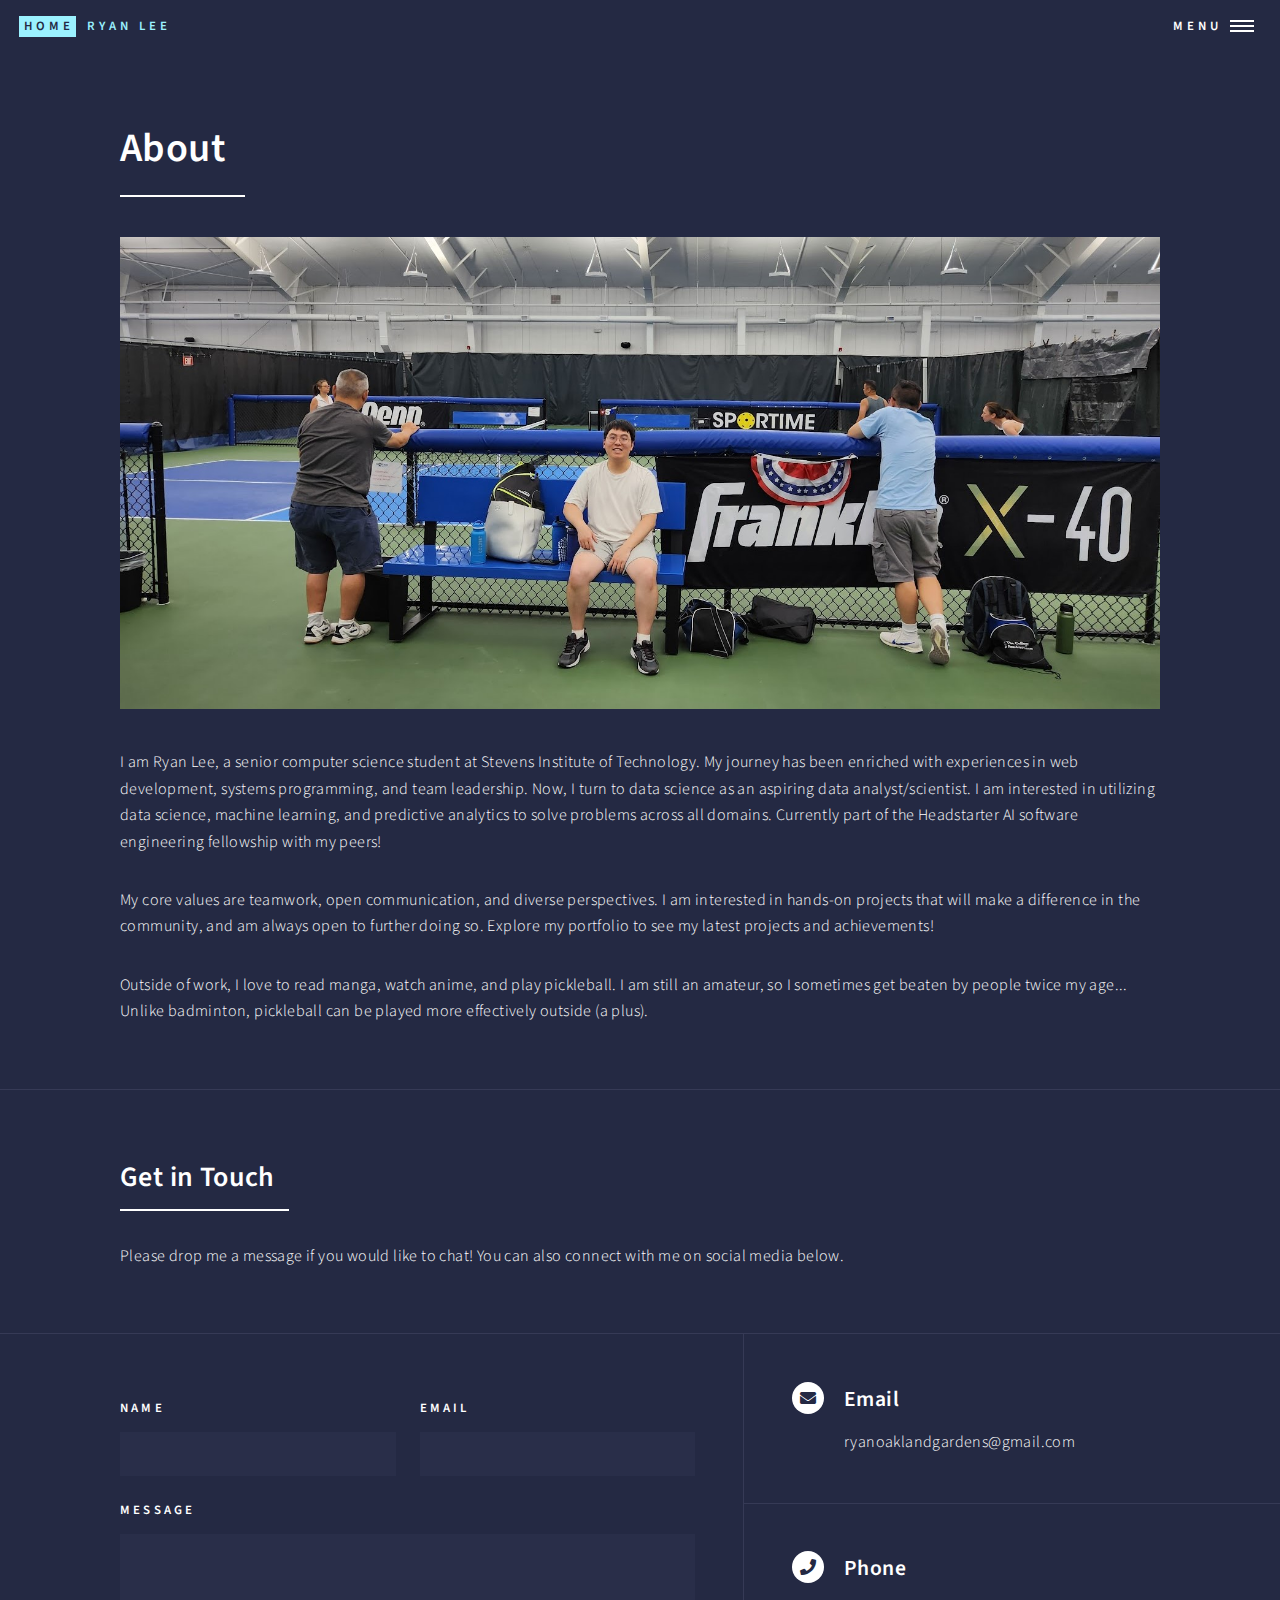
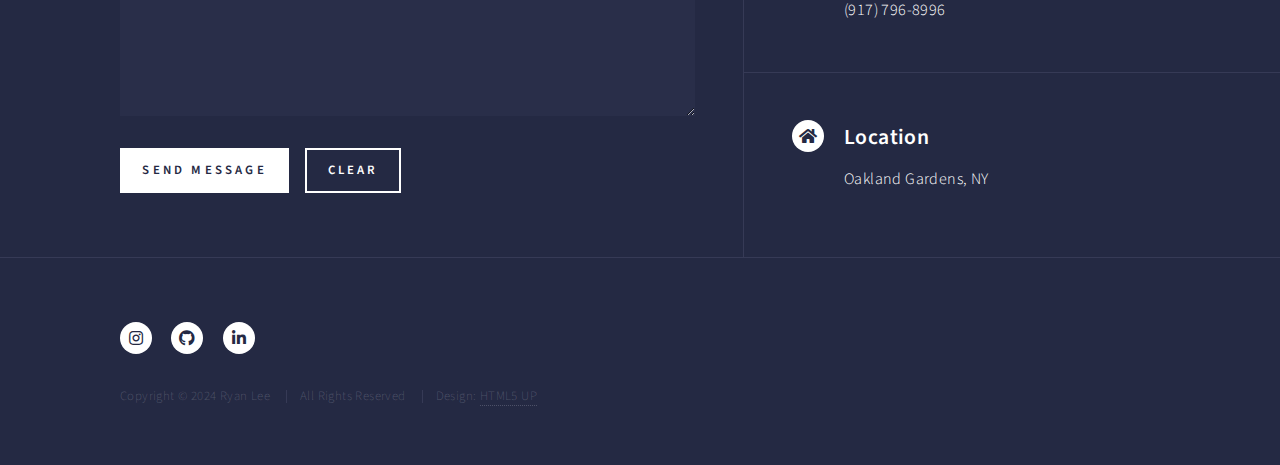
==== about.html @ 6f9d8a49 "Adding project files" ====
<!DOCTYPE html>
<!--
	Forty by HTML5 UP
	html5up.net | @ajlkn
	Free for personal and commercial use under the CCA 3.0 license (html5up.net/license)
-->
<html lang="en">

<head>
  <title>About - Ryan Lee Portfolio Website</title>
  <meta charset="utf-8">
  <meta name="viewport" content="width=device-width, initial-scale=1, user-scalable=no">
  <link rel="stylesheet" href="assets/css/main.css">
  <noscript>
    <link rel="stylesheet" href="assets/css/noscript.css">
  </noscript>
</head>

<body class="is-preload">
  <!-- Wrapper -->
  <div id="wrapper">
    <!-- Header -->
    <header id="header" class="alt">
      <a href="/" class="logo"><strong>Home</strong> <span>Ryan Lee</span></a>
      <nav>
        <a href="#menu">Menu</a>
      </nav>
    </header>

    <!-- Menu -->
    <nav id="menu">
      <ul class="links">
        <li><a href="/">Home</a></li>
        <li><a href="about.html">About</a></li>
        <li><a href="portfolio.html">Portfolio</a></li>
        <li><a href="product.html">Product</a></li>
      </ul>
      <!-- <ul class="actions stacked">
								<li><a href="#" class="button primary fit">Get Started</a></li>
								<li><a href="#" class="button fit">Log In</a></li>
							</ul> -->
    </nav>

    <!-- Main -->
    <div id="main" class="alt">
      <!-- One -->
      <section id="one">
        <div class="inner">
          <header class="major">
            <h1>About</h1>
          </header>
          <span class="image main"><img src="images/pic11.jpg" alt="Ryan at a pickleball court with people"></span>
          <p>
            I am Ryan Lee, a senior computer science student at Stevens
            Institute of Technology. My journey has been enriched with
            experiences in web development, systems programming, and team
            leadership. Now, I turn to data science as an aspiring data
            analyst/scientist. I am interested in utilizing data science,
            machine learning, and predictive analytics to solve problems
            across all domains. Currently part of the Headstarter AI software
            engineering fellowship with my peers!
          </p>
          <p>
            My core values are teamwork, open communication, and diverse
            perspectives. I am interested in hands-on projects that will make
            a difference in the community, and am always open to further doing
            so. Explore my portfolio to see my latest projects and
            achievements!
          </p>
          <p>
            Outside of work, I love to read manga, watch anime, and play
            pickleball. I am still an amateur, so I sometimes get beaten by
            people twice my age... Unlike badminton, pickleball can be played
            more effectively outside (a plus).
          </p>
        </div>
      </section>

      <!-- Two -->
      <section id="two">
        <div class="inner">
          <header class="major">
            <h2>Get in Touch</h2>
          </header>
          <p>
            Please drop me a message if you would like to chat! You can also
            connect with me on social media below.
          </p>
        </div>
      </section>
    </div>

    <!-- Contact -->
    <section id="contact">
      <div class="inner">
        <section>
          <form action="https://formsubmit.co/b7f000260506e96ac8b4eff407ce720f" method="POST">
            <div class="fields">
              <div class="field half">
                <label for="name">Name</label>
                <input type="text" name="name" id="name" required>
              </div>
              <div class="field half">
                <label for="email">Email</label>
                <input type="text" name="email" id="email" required>
              </div>
              <div class="field">
                <label for="message">Message</label>
                <textarea name="message" id="message" rows="6" required></textarea>
              </div>
            </div>
            <ul class="actions">
              <li>
                <input type="submit" value="Send Message" class="primary">
              </li>
              <li><input type="reset" value="Clear"></li>
            </ul>
          </form>
        </section>
        <section class="split">
          <section>
            <div class="contact-method">
              <span class="icon solid alt fa-envelope"></span>
              <h3>Email</h3>
              <span>ryanoaklandgardens@gmail.com</span>
            </div>
          </section>
          <section>
            <div class="contact-method">
              <span class="icon solid alt fa-phone"></span>
              <h3>Phone</h3>
              <span>(917) 796-8996</span>
            </div>
          </section>
          <section>
            <div class="contact-method">
              <span class="icon solid alt fa-home"></span>
              <h3>Location</h3>
              <span>Oakland Gardens, NY<br> </span>
            </div>
          </section>
        </section>
      </div>
    </section>

    <!-- Footer -->
    <footer id="footer">
      <div class="inner">
        <ul class="icons">
          <!-- <li><a href="#" class="icon brands alt fa-twitter"><span class="label">Twitter</span></a></li>
								<li><a href="#" class="icon brands alt fa-facebook-f"><span class="label">Facebook</span></a></li> -->
          <li>
            <a href="https://www.instagram.com/orcionsky" class="icon brands alt fa-instagram"><span
                class="label">Instagram</span></a>
          </li>
          <li>
            <a href="https://github.com/Ryantron" class="icon brands alt fa-github"><span
                class="label">GitHub</span></a>
          </li>
          <li>
            <a href="https://www.linkedin.com/in/ryanleecs/" class="icon brands alt fa-linkedin-in"><span
                class="label">LinkedIn</span></a>
          </li>
        </ul>
        <ul class="copyright">
          <li>Copyright &copy; 2024 Ryan Lee</li>
          <li>All Rights Reserved</li>
          <li>Design: <a href="https://html5up.net">HTML5 UP</a></li>
        </ul>
      </div>
    </footer>
  </div>

  <!-- Scripts -->
  <script src="assets/js/jquery.min.js"></script>
  <script src="assets/js/jquery.scrolly.min.js"></script>
  <script src="assets/js/jquery.scrollex.min.js"></script>
  <script src="assets/js/browser.min.js"></script>
  <script src="assets/js/breakpoints.min.js"></script>
  <script src="assets/js/util.js"></script>
  <script src="assets/js/main.js"></script>
</body>

</html>
---- assets/css/main.css ----
@import url(fontawesome-all.min.css);
@import url("https://fonts.googleapis.com/css?family=Source+Sans+Pro:300,300italic,600,600italic");

/*
	Forty by HTML5 UP
	html5up.net | @ajlkn
	Free for personal and commercial use under the CCA 3.0 license (html5up.net/license)
*/

html, body, div, span, applet, object,
iframe, h1, h2, h3, h4, h5, h6, p, blockquote,
pre, a, abbr, acronym, address, big, cite,
code, del, dfn, em, img, ins, kbd, q, s, samp,
small, strike, strong, sub, sup, tt, var, b,
u, i, center, dl, dt, dd, ol, ul, li, fieldset,
form, label, legend, table, caption, tbody,
tfoot, thead, tr, th, td, article, aside,
canvas, details, embed, figure, figcaption,
footer, header, hgroup, menu, nav, output, ruby,
section, summary, time, mark, audio, video {
	margin: 0;
	padding: 0;
	border: 0;
	font-size: 100%;
	font: inherit;
	vertical-align: baseline;}

article, aside, details, figcaption, figure,
footer, header, hgroup, menu, nav, section {
	display: block;}

body {
	line-height: 1;
}

ol, ul {
	list-style: none;
}

blockquote, q {
	quotes: none;
}

	blockquote:before, blockquote:after, q:before, q:after {
		content: '';
		content: none;
	}

table {
	border-collapse: collapse;
	border-spacing: 0;
}

body {
	-webkit-text-size-adjust: none;
}

mark {
	background-color: transparent;
	color: inherit;
}

input::-moz-focus-inner {
	border: 0;
	padding: 0;
}

input, select, textarea {
	-moz-appearance: none;
	-webkit-appearance: none;
	-ms-appearance: none;
	appearance: none;
}

/* Basic */

	@-ms-viewport {
		width: device-width;
	}

	body {
		-ms-overflow-style: scrollbar;
	}

	@media screen and (max-width: 480px) {

		html, body {
			min-width: 320px;
		}

	}

	html {
		box-sizing: border-box;
	}

	*, *:before, *:after {
		box-sizing: inherit;
	}

	body {
		background: #242943;
	}

		body.is-preload *, body.is-preload *:before, body.is-preload *:after {
			-moz-animation: none !important;
			-webkit-animation: none !important;
			-ms-animation: none !important;
			animation: none !important;
			-moz-transition: none !important;
			-webkit-transition: none !important;
			-ms-transition: none !important;
			transition: none !important;
		}

/* Type */

	body, input, select, textarea {
		color: #ffffff;
		font-family: "Source Sans Pro", Helvetica, sans-serif;
		font-size: 17pt;
		font-weight: 300;
		letter-spacing: 0.025em;
		line-height: 1.65;
	}

		@media screen and (max-width: 1680px) {

			body, input, select, textarea {
				font-size: 14pt;
			}

		}

		@media screen and (max-width: 1280px) {

			body, input, select, textarea {
				font-size: 12pt;
			}

		}

		@media screen and (max-width: 360px) {

			body, input, select, textarea {
				font-size: 11pt;
			}

		}

	a {
		-moz-transition: color 0.2s ease-in-out, border-bottom-color 0.2s ease-in-out;
		-webkit-transition: color 0.2s ease-in-out, border-bottom-color 0.2s ease-in-out;
		-ms-transition: color 0.2s ease-in-out, border-bottom-color 0.2s ease-in-out;
		transition: color 0.2s ease-in-out, border-bottom-color 0.2s ease-in-out;
		border-bottom: dotted 1px;
		color: inherit;
		text-decoration: none;
	}

		a:hover {
			border-bottom-color: transparent;
			color: #9bf1ff !important;
		}

		a:active {
			color: #53e3fb !important;
		}

	strong, b {
		color: #ffffff;
		font-weight: 600;
	}

	em, i {
		font-style: italic;
	}

	p {
		margin: 0 0 2em 0;
	}

	h1, h2, h3, h4, h5, h6 {
		color: #ffffff;
		font-weight: 600;
		line-height: 1.65;
		margin: 0 0 1em 0;
	}

		h1 a, h2 a, h3 a, h4 a, h5 a, h6 a {
			color: inherit;
			border-bottom: 0;
		}

	h1 {
		font-size: 2.5em;
	}

	h2 {
		font-size: 1.75em;
	}

	h3 {
		font-size: 1.35em;
	}

	h4 {
		font-size: 1.1em;
	}

	h5 {
		font-size: 0.9em;
	}

	h6 {
		font-size: 0.7em;
	}

	@media screen and (max-width: 736px) {

		h1 {
			font-size: 2em;
		}

		h2 {
			font-size: 1.5em;
		}

		h3 {
			font-size: 1.25em;
		}

	}

	sub {
		font-size: 0.8em;
		position: relative;
		top: 0.5em;
	}

	sup {
		font-size: 0.8em;
		position: relative;
		top: -0.5em;
	}

	blockquote {
		border-left: solid 4px rgba(212, 212, 255, 0.1);
		font-style: italic;
		margin: 0 0 2em 0;
		padding: 0.5em 0 0.5em 2em;
	}

	code {
		background: rgba(212, 212, 255, 0.035);
		font-family: "Courier New", monospace;
		font-size: 0.9em;
		margin: 0 0.25em;
		padding: 0.25em 0.65em;
	}

	pre {
		-webkit-overflow-scrolling: touch;
		font-family: "Courier New", monospace;
		font-size: 0.9em;
		margin: 0 0 2em 0;
	}

		pre code {
			display: block;
			line-height: 1.75;
			padding: 1em 1.5em;
			overflow-x: auto;
		}

	hr {
		border: 0;
		border-bottom: solid 1px rgba(212, 212, 255, 0.1);
		margin: 2em 0;
	}

		hr.major {
			margin: 3em 0;
		}

	.align-left {
		text-align: left;
	}

	.align-center {
		text-align: center;
	}

	.align-right {
		text-align: right;
	}

/* Row */

	.row {
		display: flex;
		flex-wrap: wrap;
		box-sizing: border-box;
		align-items: stretch;
	}

		.row > * {
			box-sizing: border-box;
		}

		.row.gtr-uniform > * > :last-child {
			margin-bottom: 0;
		}

		.row.aln-left {
			justify-content: flex-start;
		}

		.row.aln-center {
			justify-content: center;
		}

		.row.aln-right {
			justify-content: flex-end;
		}

		.row.aln-top {
			align-items: flex-start;
		}

		.row.aln-middle {
			align-items: center;
		}

		.row.aln-bottom {
			align-items: flex-end;
		}

		.row > .imp {
			order: -1;
		}

		.row > .col-1 {
			width: 8.33333%;
		}

		.row > .off-1 {
			margin-left: 8.33333%;
		}

		.row > .col-2 {
			width: 16.66667%;
		}

		.row > .off-2 {
			margin-left: 16.66667%;
		}

		.row > .col-3 {
			width: 25%;
		}

		.row > .off-3 {
			margin-left: 25%;
		}

		.row > .col-4 {
			width: 33.33333%;
		}

		.row > .off-4 {
			margin-left: 33.33333%;
		}

		.row > .col-5 {
			width: 41.66667%;
		}

		.row > .off-5 {
			margin-left: 41.66667%;
		}

		.row > .col-6 {
			width: 50%;
		}

		.row > .off-6 {
			margin-left: 50%;
		}

		.row > .col-7 {
			width: 58.33333%;
		}

		.row > .off-7 {
			margin-left: 58.33333%;
		}

		.row > .col-8 {
			width: 66.66667%;
		}

		.row > .off-8 {
			margin-left: 66.66667%;
		}

		.row > .col-9 {
			width: 75%;
		}

		.row > .off-9 {
			margin-left: 75%;
		}

		.row > .col-10 {
			width: 83.33333%;
		}

		.row > .off-10 {
			margin-left: 83.33333%;
		}

		.row > .col-11 {
			width: 91.66667%;
		}

		.row > .off-11 {
			margin-left: 91.66667%;
		}

		.row > .col-12 {
			width: 100%;
		}

		.row > .off-12 {
			margin-left: 100%;
		}

		.row.gtr-0 {
			margin-top: 0;
			margin-left: 0em;
		}

			.row.gtr-0 > * {
				padding: 0 0 0 0em;
			}

			.row.gtr-0.gtr-uniform {
				margin-top: 0em;
			}

				.row.gtr-0.gtr-uniform > * {
					padding-top: 0em;
				}

		.row.gtr-25 {
			margin-top: 0;
			margin-left: -0.5em;
		}

			.row.gtr-25 > * {
				padding: 0 0 0 0.5em;
			}

			.row.gtr-25.gtr-uniform {
				margin-top: -0.5em;
			}

				.row.gtr-25.gtr-uniform > * {
					padding-top: 0.5em;
				}

		.row.gtr-50 {
			margin-top: 0;
			margin-left: -1em;
		}

			.row.gtr-50 > * {
				padding: 0 0 0 1em;
			}

			.row.gtr-50.gtr-uniform {
				margin-top: -1em;
			}

				.row.gtr-50.gtr-uniform > * {
					padding-top: 1em;
				}

		.row {
			margin-top: 0;
			margin-left: -2em;
		}

			.row > * {
				padding: 0 0 0 2em;
			}

			.row.gtr-uniform {
				margin-top: -2em;
			}

				.row.gtr-uniform > * {
					padding-top: 2em;
				}

		.row.gtr-150 {
			margin-top: 0;
			margin-left: -3em;
		}

			.row.gtr-150 > * {
				padding: 0 0 0 3em;
			}

			.row.gtr-150.gtr-uniform {
				margin-top: -3em;
			}

				.row.gtr-150.gtr-uniform > * {
					padding-top: 3em;
				}

		.row.gtr-200 {
			margin-top: 0;
			margin-left: -4em;
		}

			.row.gtr-200 > * {
				padding: 0 0 0 4em;
			}

			.row.gtr-200.gtr-uniform {
				margin-top: -4em;
			}

				.row.gtr-200.gtr-uniform > * {
					padding-top: 4em;
				}

		@media screen and (max-width: 1680px) {

			.row {
				display: flex;
				flex-wrap: wrap;
				box-sizing: border-box;
				align-items: stretch;
			}

				.row > * {
					box-sizing: border-box;
				}

				.row.gtr-uniform > * > :last-child {
					margin-bottom: 0;
				}

				.row.aln-left {
					justify-content: flex-start;
				}

				.row.aln-center {
					justify-content: center;
				}

				.row.aln-right {
					justify-content: flex-end;
				}

				.row.aln-top {
					align-items: flex-start;
				}

				.row.aln-middle {
					align-items: center;
				}

				.row.aln-bottom {
					align-items: flex-end;
				}

				.row > .imp-xlarge {
					order: -1;
				}

				.row > .col-1-xlarge {
					width: 8.33333%;
				}

				.row > .off-1-xlarge {
					margin-left: 8.33333%;
				}

				.row > .col-2-xlarge {
					width: 16.66667%;
				}

				.row > .off-2-xlarge {
					margin-left: 16.66667%;
				}

				.row > .col-3-xlarge {
					width: 25%;
				}

				.row > .off-3-xlarge {
					margin-left: 25%;
				}

				.row > .col-4-xlarge {
					width: 33.33333%;
				}

				.row > .off-4-xlarge {
					margin-left: 33.33333%;
				}

				.row > .col-5-xlarge {
					width: 41.66667%;
				}

				.row > .off-5-xlarge {
					margin-left: 41.66667%;
				}

				.row > .col-6-xlarge {
					width: 50%;
				}

				.row > .off-6-xlarge {
					margin-left: 50%;
				}

				.row > .col-7-xlarge {
					width: 58.33333%;
				}

				.row > .off-7-xlarge {
					margin-left: 58.33333%;
				}

				.row > .col-8-xlarge {
					width: 66.66667%;
				}

				.row > .off-8-xlarge {
					margin-left: 66.66667%;
				}

				.row > .col-9-xlarge {
					width: 75%;
				}

				.row > .off-9-xlarge {
					margin-left: 75%;
				}

				.row > .col-10-xlarge {
					width: 83.33333%;
				}

				.row > .off-10-xlarge {
					margin-left: 83.33333%;
				}

				.row > .col-11-xlarge {
					width: 91.66667%;
				}

				.row > .off-11-xlarge {
					margin-left: 91.66667%;
				}

				.row > .col-12-xlarge {
					width: 100%;
				}

				.row > .off-12-xlarge {
					margin-left: 100%;
				}

				.row.gtr-0 {
					margin-top: 0;
					margin-left: 0em;
				}

					.row.gtr-0 > * {
						padding: 0 0 0 0em;
					}

					.row.gtr-0.gtr-uniform {
						margin-top: 0em;
					}

						.row.gtr-0.gtr-uniform > * {
							padding-top: 0em;
						}

				.row.gtr-25 {
					margin-top: 0;
					margin-left: -0.5em;
				}

					.row.gtr-25 > * {
						padding: 0 0 0 0.5em;
					}

					.row.gtr-25.gtr-uniform {
						margin-top: -0.5em;
					}

						.row.gtr-25.gtr-uniform > * {
							padding-top: 0.5em;
						}

				.row.gtr-50 {
					margin-top: 0;
					margin-left: -1em;
				}

					.row.gtr-50 > * {
						padding: 0 0 0 1em;
					}

					.row.gtr-50.gtr-uniform {
						margin-top: -1em;
					}

						.row.gtr-50.gtr-uniform > * {
							padding-top: 1em;
						}

				.row {
					margin-top: 0;
					margin-left: -2em;
				}

					.row > * {
						padding: 0 0 0 2em;
					}

					.row.gtr-uniform {
						margin-top: -2em;
					}

						.row.gtr-uniform > * {
							padding-top: 2em;
						}

				.row.gtr-150 {
					margin-top: 0;
					margin-left: -3em;
				}

					.row.gtr-150 > * {
						padding: 0 0 0 3em;
					}

					.row.gtr-150.gtr-uniform {
						margin-top: -3em;
					}

						.row.gtr-150.gtr-uniform > * {
							padding-top: 3em;
						}

				.row.gtr-200 {
					margin-top: 0;
					margin-left: -4em;
				}

					.row.gtr-200 > * {
						padding: 0 0 0 4em;
					}

					.row.gtr-200.gtr-uniform {
						margin-top: -4em;
					}

						.row.gtr-200.gtr-uniform > * {
							padding-top: 4em;
						}

		}

		@media screen and (max-width: 1280px) {

			.row {
				display: flex;
				flex-wrap: wrap;
				box-sizing: border-box;
				align-items: stretch;
			}

				.row > * {
					box-sizing: border-box;
				}

				.row.gtr-uniform > * > :last-child {
					margin-bottom: 0;
				}

				.row.aln-left {
					justify-content: flex-start;
				}

				.row.aln-center {
					justify-content: center;
				}

				.row.aln-right {
					justify-content: flex-end;
				}

				.row.aln-top {
					align-items: flex-start;
				}

				.row.aln-middle {
					align-items: center;
				}

				.row.aln-bottom {
					align-items: flex-end;
				}

				.row > .imp-large {
					order: -1;
				}

				.row > .col-1-large {
					width: 8.33333%;
				}

				.row > .off-1-large {
					margin-left: 8.33333%;
				}

				.row > .col-2-large {
					width: 16.66667%;
				}

				.row > .off-2-large {
					margin-left: 16.66667%;
				}

				.row > .col-3-large {
					width: 25%;
				}

				.row > .off-3-large {
					margin-left: 25%;
				}

				.row > .col-4-large {
					width: 33.33333%;
				}

				.row > .off-4-large {
					margin-left: 33.33333%;
				}

				.row > .col-5-large {
					width: 41.66667%;
				}

				.row > .off-5-large {
					margin-left: 41.66667%;
				}

				.row > .col-6-large {
					width: 50%;
				}

				.row > .off-6-large {
					margin-left: 50%;
				}

				.row > .col-7-large {
					width: 58.33333%;
				}

				.row > .off-7-large {
					margin-left: 58.33333%;
				}

				.row > .col-8-large {
					width: 66.66667%;
				}

				.row > .off-8-large {
					margin-left: 66.66667%;
				}

				.row > .col-9-large {
					width: 75%;
				}

				.row > .off-9-large {
					margin-left: 75%;
				}

				.row > .col-10-large {
					width: 83.33333%;
				}

				.row > .off-10-large {
					margin-left: 83.33333%;
				}

				.row > .col-11-large {
					width: 91.66667%;
				}

				.row > .off-11-large {
					margin-left: 91.66667%;
				}

				.row > .col-12-large {
					width: 100%;
				}

				.row > .off-12-large {
					margin-left: 100%;
				}

				.row.gtr-0 {
					margin-top: 0;
					margin-left: 0em;
				}

					.row.gtr-0 > * {
						padding: 0 0 0 0em;
					}

					.row.gtr-0.gtr-uniform {
						margin-top: 0em;
					}

						.row.gtr-0.gtr-uniform > * {
							padding-top: 0em;
						}

				.row.gtr-25 {
					margin-top: 0;
					margin-left: -0.375em;
				}

					.row.gtr-25 > * {
						padding: 0 0 0 0.375em;
					}

					.row.gtr-25.gtr-uniform {
						margin-top: -0.375em;
					}

						.row.gtr-25.gtr-uniform > * {
							padding-top: 0.375em;
						}

				.row.gtr-50 {
					margin-top: 0;
					margin-left: -0.75em;
				}

					.row.gtr-50 > * {
						padding: 0 0 0 0.75em;
					}

					.row.gtr-50.gtr-uniform {
						margin-top: -0.75em;
					}

						.row.gtr-50.gtr-uniform > * {
							padding-top: 0.75em;
						}

				.row {
					margin-top: 0;
					margin-left: -1.5em;
				}

					.row > * {
						padding: 0 0 0 1.5em;
					}

					.row.gtr-uniform {
						margin-top: -1.5em;
					}

						.row.gtr-uniform > * {
							padding-top: 1.5em;
						}

				.row.gtr-150 {
					margin-top: 0;
					margin-left: -2.25em;
				}

					.row.gtr-150 > * {
						padding: 0 0 0 2.25em;
					}

					.row.gtr-150.gtr-uniform {
						margin-top: -2.25em;
					}

						.row.gtr-150.gtr-uniform > * {
							padding-top: 2.25em;
						}

				.row.gtr-200 {
					margin-top: 0;
					margin-left: -3em;
				}

					.row.gtr-200 > * {
						padding: 0 0 0 3em;
					}

					.row.gtr-200.gtr-uniform {
						margin-top: -3em;
					}

						.row.gtr-200.gtr-uniform > * {
							padding-top: 3em;
						}

		}

		@media screen and (max-width: 980px) {

			.row {
				display: flex;
				flex-wrap: wrap;
				box-sizing: border-box;
				align-items: stretch;
			}

				.row > * {
					box-sizing: border-box;
				}

				.row.gtr-uniform > * > :last-child {
					margin-bottom: 0;
				}

				.row.aln-left {
					justify-content: flex-start;
				}

				.row.aln-center {
					justify-content: center;
				}

				.row.aln-right {
					justify-content: flex-end;
				}

				.row.aln-top {
					align-items: flex-start;
				}

				.row.aln-middle {
					align-items: center;
				}

				.row.aln-bottom {
					align-items: flex-end;
				}

				.row > .imp-medium {
					order: -1;
				}

				.row > .col-1-medium {
					width: 8.33333%;
				}

				.row > .off-1-medium {
					margin-left: 8.33333%;
				}

				.row > .col-2-medium {
					width: 16.66667%;
				}

				.row > .off-2-medium {
					margin-left: 16.66667%;
				}

				.row > .col-3-medium {
					width: 25%;
				}

				.row > .off-3-medium {
					margin-left: 25%;
				}

				.row > .col-4-medium {
					width: 33.33333%;
				}

				.row > .off-4-medium {
					margin-left: 33.33333%;
				}

				.row > .col-5-medium {
					width: 41.66667%;
				}

				.row > .off-5-medium {
					margin-left: 41.66667%;
				}

				.row > .col-6-medium {
					width: 50%;
				}

				.row > .off-6-medium {
					margin-left: 50%;
				}

				.row > .col-7-medium {
					width: 58.33333%;
				}

				.row > .off-7-medium {
					margin-left: 58.33333%;
				}

				.row > .col-8-medium {
					width: 66.66667%;
				}

				.row > .off-8-medium {
					margin-left: 66.66667%;
				}

				.row > .col-9-medium {
					width: 75%;
				}

				.row > .off-9-medium {
					margin-left: 75%;
				}

				.row > .col-10-medium {
					width: 83.33333%;
				}

				.row > .off-10-medium {
					margin-left: 83.33333%;
				}

				.row > .col-11-medium {
					width: 91.66667%;
				}

				.row > .off-11-medium {
					margin-left: 91.66667%;
				}

				.row > .col-12-medium {
					width: 100%;
				}

				.row > .off-12-medium {
					margin-left: 100%;
				}

				.row.gtr-0 {
					margin-top: 0;
					margin-left: 0em;
				}

					.row.gtr-0 > * {
						padding: 0 0 0 0em;
					}

					.row.gtr-0.gtr-uniform {
						margin-top: 0em;
					}

						.row.gtr-0.gtr-uniform > * {
							padding-top: 0em;
						}

				.row.gtr-25 {
					margin-top: 0;
					margin-left: -0.375em;
				}

					.row.gtr-25 > * {
						padding: 0 0 0 0.375em;
					}

					.row.gtr-25.gtr-uniform {
						margin-top: -0.375em;
					}

						.row.gtr-25.gtr-uniform > * {
							padding-top: 0.375em;
						}

				.row.gtr-50 {
					margin-top: 0;
					margin-left: -0.75em;
				}

					.row.gtr-50 > * {
						padding: 0 0 0 0.75em;
					}

					.row.gtr-50.gtr-uniform {
						margin-top: -0.75em;
					}

						.row.gtr-50.gtr-uniform > * {
							padding-top: 0.75em;
						}

				.row {
					margin-top: 0;
					margin-left: -1.5em;
				}

					.row > * {
						padding: 0 0 0 1.5em;
					}

					.row.gtr-uniform {
						margin-top: -1.5em;
					}

						.row.gtr-uniform > * {
							padding-top: 1.5em;
						}

				.row.gtr-150 {
					margin-top: 0;
					margin-left: -2.25em;
				}

					.row.gtr-150 > * {
						padding: 0 0 0 2.25em;
					}

					.row.gtr-150.gtr-uniform {
						margin-top: -2.25em;
					}

						.row.gtr-150.gtr-uniform > * {
							padding-top: 2.25em;
						}

				.row.gtr-200 {
					margin-top: 0;
					margin-left: -3em;
				}

					.row.gtr-200 > * {
						padding: 0 0 0 3em;
					}

					.row.gtr-200.gtr-uniform {
						margin-top: -3em;
					}

						.row.gtr-200.gtr-uniform > * {
							padding-top: 3em;
						}

		}

		@media screen and (max-width: 736px) {

			.row {
				display: flex;
				flex-wrap: wrap;
				box-sizing: border-box;
				align-items: stretch;
			}

				.row > * {
					box-sizing: border-box;
				}

				.row.gtr-uniform > * > :last-child {
					margin-bottom: 0;
				}

				.row.aln-left {
					justify-content: flex-start;
				}

				.row.aln-center {
					justify-content: center;
				}

				.row.aln-right {
					justify-content: flex-end;
				}

				.row.aln-top {
					align-items: flex-start;
				}

				.row.aln-middle {
					align-items: center;
				}

				.row.aln-bottom {
					align-items: flex-end;
				}

				.row > .imp-small {
					order: -1;
				}

				.row > .col-1-small {
					width: 8.33333%;
				}

				.row > .off-1-small {
					margin-left: 8.33333%;
				}

				.row > .col-2-small {
					width: 16.66667%;
				}

				.row > .off-2-small {
					margin-left: 16.66667%;
				}

				.row > .col-3-small {
					width: 25%;
				}

				.row > .off-3-small {
					margin-left: 25%;
				}

				.row > .col-4-small {
					width: 33.33333%;
				}

				.row > .off-4-small {
					margin-left: 33.33333%;
				}

				.row > .col-5-small {
					width: 41.66667%;
				}

				.row > .off-5-small {
					margin-left: 41.66667%;
				}

				.row > .col-6-small {
					width: 50%;
				}

				.row > .off-6-small {
					margin-left: 50%;
				}

				.row > .col-7-small {
					width: 58.33333%;
				}

				.row > .off-7-small {
					margin-left: 58.33333%;
				}

				.row > .col-8-small {
					width: 66.66667%;
				}

				.row > .off-8-small {
					margin-left: 66.66667%;
				}

				.row > .col-9-small {
					width: 75%;
				}

				.row > .off-9-small {
					margin-left: 75%;
				}

				.row > .col-10-small {
					width: 83.33333%;
				}

				.row > .off-10-small {
					margin-left: 83.33333%;
				}

				.row > .col-11-small {
					width: 91.66667%;
				}

				.row > .off-11-small {
					margin-left: 91.66667%;
				}

				.row > .col-12-small {
					width: 100%;
				}

				.row > .off-12-small {
					margin-left: 100%;
				}

				.row.gtr-0 {
					margin-top: 0;
					margin-left: 0em;
				}

					.row.gtr-0 > * {
						padding: 0 0 0 0em;
					}

					.row.gtr-0.gtr-uniform {
						margin-top: 0em;
					}

						.row.gtr-0.gtr-uniform > * {
							padding-top: 0em;
						}

				.row.gtr-25 {
					margin-top: 0;
					margin-left: -0.3125em;
				}

					.row.gtr-25 > * {
						padding: 0 0 0 0.3125em;
					}

					.row.gtr-25.gtr-uniform {
						margin-top: -0.3125em;
					}

						.row.gtr-25.gtr-uniform > * {
							padding-top: 0.3125em;
						}

				.row.gtr-50 {
					margin-top: 0;
					margin-left: -0.625em;
				}

					.row.gtr-50 > * {
						padding: 0 0 0 0.625em;
					}

					.row.gtr-50.gtr-uniform {
						margin-top: -0.625em;
					}

						.row.gtr-50.gtr-uniform > * {
							padding-top: 0.625em;
						}

				.row {
					margin-top: 0;
					margin-left: -1.25em;
				}

					.row > * {
						padding: 0 0 0 1.25em;
					}

					.row.gtr-uniform {
						margin-top: -1.25em;
					}

						.row.gtr-uniform > * {
							padding-top: 1.25em;
						}

				.row.gtr-150 {
					margin-top: 0;
					margin-left: -1.875em;
				}

					.row.gtr-150 > * {
						padding: 0 0 0 1.875em;
					}

					.row.gtr-150.gtr-uniform {
						margin-top: -1.875em;
					}

						.row.gtr-150.gtr-uniform > * {
							padding-top: 1.875em;
						}

				.row.gtr-200 {
					margin-top: 0;
					margin-left: -2.5em;
				}

					.row.gtr-200 > * {
						padding: 0 0 0 2.5em;
					}

					.row.gtr-200.gtr-uniform {
						margin-top: -2.5em;
					}

						.row.gtr-200.gtr-uniform > * {
							padding-top: 2.5em;
						}

		}

		@media screen and (max-width: 480px) {

			.row {
				display: flex;
				flex-wrap: wrap;
				box-sizing: border-box;
				align-items: stretch;
			}

				.row > * {
					box-sizing: border-box;
				}

				.row.gtr-uniform > * > :last-child {
					margin-bottom: 0;
				}

				.row.aln-left {
					justify-content: flex-start;
				}

				.row.aln-center {
					justify-content: center;
				}

				.row.aln-right {
					justify-content: flex-end;
				}

				.row.aln-top {
					align-items: flex-start;
				}

				.row.aln-middle {
					align-items: center;
				}

				.row.aln-bottom {
					align-items: flex-end;
				}

				.row > .imp-xsmall {
					order: -1;
				}

				.row > .col-1-xsmall {
					width: 8.33333%;
				}

				.row > .off-1-xsmall {
					margin-left: 8.33333%;
				}

				.row > .col-2-xsmall {
					width: 16.66667%;
				}

				.row > .off-2-xsmall {
					margin-left: 16.66667%;
				}

				.row > .col-3-xsmall {
					width: 25%;
				}

				.row > .off-3-xsmall {
					margin-left: 25%;
				}

				.row > .col-4-xsmall {
					width: 33.33333%;
				}

				.row > .off-4-xsmall {
					margin-left: 33.33333%;
				}

				.row > .col-5-xsmall {
					width: 41.66667%;
				}

				.row > .off-5-xsmall {
					margin-left: 41.66667%;
				}

				.row > .col-6-xsmall {
					width: 50%;
				}

				.row > .off-6-xsmall {
					margin-left: 50%;
				}

				.row > .col-7-xsmall {
					width: 58.33333%;
				}

				.row > .off-7-xsmall {
					margin-left: 58.33333%;
				}

				.row > .col-8-xsmall {
					width: 66.66667%;
				}

				.row > .off-8-xsmall {
					margin-left: 66.66667%;
				}

				.row > .col-9-xsmall {
					width: 75%;
				}

				.row > .off-9-xsmall {
					margin-left: 75%;
				}

				.row > .col-10-xsmall {
					width: 83.33333%;
				}

				.row > .off-10-xsmall {
					margin-left: 83.33333%;
				}

				.row > .col-11-xsmall {
					width: 91.66667%;
				}

				.row > .off-11-xsmall {
					margin-left: 91.66667%;
				}

				.row > .col-12-xsmall {
					width: 100%;
				}

				.row > .off-12-xsmall {
					margin-left: 100%;
				}

				.row.gtr-0 {
					margin-top: 0;
					margin-left: 0em;
				}

					.row.gtr-0 > * {
						padding: 0 0 0 0em;
					}

					.row.gtr-0.gtr-uniform {
						margin-top: 0em;
					}

						.row.gtr-0.gtr-uniform > * {
							padding-top: 0em;
						}

				.row.gtr-25 {
					margin-top: 0;
					margin-left: -0.3125em;
				}

					.row.gtr-25 > * {
						padding: 0 0 0 0.3125em;
					}

					.row.gtr-25.gtr-uniform {
						margin-top: -0.3125em;
					}

						.row.gtr-25.gtr-uniform > * {
							padding-top: 0.3125em;
						}

				.row.gtr-50 {
					margin-top: 0;
					margin-left: -0.625em;
				}

					.row.gtr-50 > * {
						padding: 0 0 0 0.625em;
					}

					.row.gtr-50.gtr-uniform {
						margin-top: -0.625em;
					}

						.row.gtr-50.gtr-uniform > * {
							padding-top: 0.625em;
						}

				.row {
					margin-top: 0;
					margin-left: -1.25em;
				}

					.row > * {
						padding: 0 0 0 1.25em;
					}

					.row.gtr-uniform {
						margin-top: -1.25em;
					}

						.row.gtr-uniform > * {
							padding-top: 1.25em;
						}

				.row.gtr-150 {
					margin-top: 0;
					margin-left: -1.875em;
				}

					.row.gtr-150 > * {
						padding: 0 0 0 1.875em;
					}

					.row.gtr-150.gtr-uniform {
						margin-top: -1.875em;
					}

						.row.gtr-150.gtr-uniform > * {
							padding-top: 1.875em;
						}

				.row.gtr-200 {
					margin-top: 0;
					margin-left: -2.5em;
				}

					.row.gtr-200 > * {
						padding: 0 0 0 2.5em;
					}

					.row.gtr-200.gtr-uniform {
						margin-top: -2.5em;
					}

						.row.gtr-200.gtr-uniform > * {
							padding-top: 2.5em;
						}

		}

/* Section/Article */

	section.special, article.special {
		text-align: center;
	}

	header.major {
		width: -moz-max-content;
		width: -webkit-max-content;
		width: -ms-max-content;
		width: max-content;
		margin-bottom: 2em;
	}

		header.major > :first-child {
			margin-bottom: 0;
			width: calc(100% + 0.5em);
		}

			header.major > :first-child:after {
				content: '';
				background-color: #ffffff;
				display: block;
				height: 2px;
				margin: 0.325em 0 0.5em 0;
				width: 100%;
			}

		header.major > p {
			font-size: 0.7em;
			font-weight: 600;
			letter-spacing: 0.25em;
			margin-bottom: 0;
			text-transform: uppercase;
		}

		body.is-ie header.major > :first-child:after {
			max-width: 9em;
		}

		body.is-ie header.major > h1:after {
			max-width: 100% !important;
		}

	@media screen and (max-width: 736px) {

		header.major > p br {
			display: none;
		}

	}

/* Form */

	form {
		margin: 0 0 2em 0;
	}

		form > :last-child {
			margin-bottom: 0;
		}

		form > .fields {
			display: -moz-flex;
			display: -webkit-flex;
			display: -ms-flex;
			display: flex;
			-moz-flex-wrap: wrap;
			-webkit-flex-wrap: wrap;
			-ms-flex-wrap: wrap;
			flex-wrap: wrap;
			width: calc(100% + 3em);
			margin: -1.5em 0 2em -1.5em;
		}

			form > .fields > .field {
				-moz-flex-grow: 0;
				-webkit-flex-grow: 0;
				-ms-flex-grow: 0;
				flex-grow: 0;
				-moz-flex-shrink: 0;
				-webkit-flex-shrink: 0;
				-ms-flex-shrink: 0;
				flex-shrink: 0;
				padding: 1.5em 0 0 1.5em;
				width: calc(100% - 1.5em);
			}

				form > .fields > .field.half {
					width: calc(50% - 0.75em);
				}

				form > .fields > .field.third {
					width: calc(100%/3 - 0.5em);
				}

				form > .fields > .field.quarter {
					width: calc(25% - 0.375em);
				}

		@media screen and (max-width: 480px) {

			form > .fields {
				width: calc(100% + 3em);
				margin: -1.5em 0 2em -1.5em;
			}

				form > .fields > .field {
					padding: 1.5em 0 0 1.5em;
					width: calc(100% - 1.5em);
				}

					form > .fields > .field.half {
						width: calc(100% - 1.5em);
					}

					form > .fields > .field.third {
						width: calc(100% - 1.5em);
					}

					form > .fields > .field.quarter {
						width: calc(100% - 1.5em);
					}

		}

	label {
		color: #ffffff;
		display: block;
		font-size: 0.8em;
		font-weight: 600;
		letter-spacing: 0.25em;
		margin: 0 0 1em 0;
		text-transform: uppercase;
	}

	input[type="text"],
	input[type="password"],
	input[type="email"],
	input[type="tel"],
	input[type="search"],
	input[type="url"],
	select,
	textarea {
		-moz-appearance: none;
		-webkit-appearance: none;
		-ms-appearance: none;
		appearance: none;
		background: rgba(212, 212, 255, 0.035);
		border: none;
		border-radius: 0;
		color: inherit;
		display: block;
		outline: 0;
		padding: 0 1em;
		text-decoration: none;
		width: 100%;
	}

		input[type="text"]:invalid,
		input[type="password"]:invalid,
		input[type="email"]:invalid,
		input[type="tel"]:invalid,
		input[type="search"]:invalid,
		input[type="url"]:invalid,
		select:invalid,
		textarea:invalid {
			box-shadow: none;
		}

		input[type="text"]:focus,
		input[type="password"]:focus,
		input[type="email"]:focus,
		input[type="tel"]:focus,
		input[type="search"]:focus,
		input[type="url"]:focus,
		select:focus,
		textarea:focus {
			border-color: #9bf1ff;
			box-shadow: 0 0 0 2px #9bf1ff;
		}

	select {
		background-image: url("data:image/svg+xml;charset=utf8,%3Csvg xmlns='http://www.w3.org/2000/svg' width='40' height='40' preserveAspectRatio='none' viewBox='0 0 40 40'%3E%3Cpath d='M9.4,12.3l10.4,10.4l10.4-10.4c0.2-0.2,0.5-0.4,0.9-0.4c0.3,0,0.6,0.1,0.9,0.4l3.3,3.3c0.2,0.2,0.4,0.5,0.4,0.9 c0,0.4-0.1,0.6-0.4,0.9L20.7,31.9c-0.2,0.2-0.5,0.4-0.9,0.4c-0.3,0-0.6-0.1-0.9-0.4L4.3,17.3c-0.2-0.2-0.4-0.5-0.4-0.9 c0-0.4,0.1-0.6,0.4-0.9l3.3-3.3c0.2-0.2,0.5-0.4,0.9-0.4S9.1,12.1,9.4,12.3z' fill='rgba(212, 212, 255, 0.1)' /%3E%3C/svg%3E");
		background-size: 1.25rem;
		background-repeat: no-repeat;
		background-position: calc(100% - 1rem) center;
		height: 2.75em;
		padding-right: 2.75em;
		text-overflow: ellipsis;
	}

		select option {
			color: #ffffff;
			background: #242943;
		}

		select:focus::-ms-value {
			background-color: transparent;
		}

		select::-ms-expand {
			display: none;
		}

	input[type="text"],
	input[type="password"],
	input[type="email"],
	input[type="tel"],
	input[type="search"],
	input[type="url"],
	select {
		height: 2.75em;
	}

	textarea {
		padding: 0.75em 1em;
	}

	input[type="checkbox"],
	input[type="radio"] {
		-moz-appearance: none;
		-webkit-appearance: none;
		-ms-appearance: none;
		appearance: none;
		display: block;
		float: left;
		margin-right: -2em;
		opacity: 0;
		width: 1em;
		z-index: -1;
	}

		input[type="checkbox"] + label,
		input[type="radio"] + label {
			text-decoration: none;
			color: #ffffff;
			cursor: pointer;
			display: inline-block;
			font-weight: 300;
			padding-left: 2.65em;
			padding-right: 0.75em;
			position: relative;
		}

			input[type="checkbox"] + label:before,
			input[type="radio"] + label:before {
				-moz-osx-font-smoothing: grayscale;
				-webkit-font-smoothing: antialiased;
				display: inline-block;
				font-style: normal;
				font-variant: normal;
				text-rendering: auto;
				line-height: 1;
				text-transform: none !important;
				font-family: 'Font Awesome 5 Free';
				font-weight: 900;
			}

			input[type="checkbox"] + label:before,
			input[type="radio"] + label:before {
				background: rgba(212, 212, 255, 0.035);
				content: '';
				display: inline-block;
				font-size: 0.8em;
				height: 2.0625em;
				left: 0;
				letter-spacing: 0;
				line-height: 2.0625em;
				position: absolute;
				text-align: center;
				top: 0;
				width: 2.0625em;
			}

		input[type="checkbox"]:checked + label:before,
		input[type="radio"]:checked + label:before {
			background: #ffffff;
			border-color: #9bf1ff;
			content: '\f00c';
			color: #242943;
		}

		input[type="checkbox"]:focus + label:before,
		input[type="radio"]:focus + label:before {
			box-shadow: 0 0 0 2px #9bf1ff;
		}

	input[type="radio"] + label:before {
		border-radius: 100%;
	}

	::-webkit-input-placeholder {
		color: rgba(244, 244, 255, 0.2) !important;
		opacity: 1.0;
	}

	:-moz-placeholder {
		color: rgba(244, 244, 255, 0.2) !important;
		opacity: 1.0;
	}

	::-moz-placeholder {
		color: rgba(244, 244, 255, 0.2) !important;
		opacity: 1.0;
	}

	:-ms-input-placeholder {
		color: rgba(244, 244, 255, 0.2) !important;
		opacity: 1.0;
	}

/* Box */

	.box {
		border: solid 1px rgba(212, 212, 255, 0.1);
		margin-bottom: 2em;
		padding: 1.5em;
	}

		.box > :last-child,
		.box > :last-child > :last-child,
		.box > :last-child > :last-child > :last-child {
			margin-bottom: 0;
		}

		.box.alt {
			border: 0;
			border-radius: 0;
			padding: 0;
		}

/* Icon */

	.icon {
		text-decoration: none;
		border-bottom: none;
		position: relative;
	}

		.icon:before {
			-moz-osx-font-smoothing: grayscale;
			-webkit-font-smoothing: antialiased;
			display: inline-block;
			font-style: normal;
			font-variant: normal;
			text-rendering: auto;
			line-height: 1;
			text-transform: none !important;
			font-family: 'Font Awesome 5 Free';
			font-weight: 400;
		}

		.icon > .label {
			display: none;
		}

		.icon:before {
			line-height: inherit;
		}

		.icon.solid:before {
			font-weight: 900;
		}

		.icon.brands:before {
			font-family: 'Font Awesome 5 Brands';
		}

		.icon.alt:before {
			background-color: #ffffff;
			border-radius: 100%;
			color: #242943;
			display: inline-block;
			height: 2em;
			line-height: 2em;
			text-align: center;
			width: 2em;
		}

	a.icon.alt:before {
		-moz-transition: background-color 0.2s ease-in-out;
		-webkit-transition: background-color 0.2s ease-in-out;
		-ms-transition: background-color 0.2s ease-in-out;
		transition: background-color 0.2s ease-in-out;
	}

	a.icon.alt:hover:before {
		background-color: #6fc3df;
	}

	a.icon.alt:active:before {
		background-color: #37a6cb;
	}

/* Image */

	.image {
		border: 0;
		display: inline-block;
		position: relative;
	}

		.image img {
			display: block;
		}

		.image.left, .image.right {
			max-width: 30%;
		}

			.image.left img, .image.right img {
				width: 100%;
			}

		.image.left {
			float: left;
			margin: 0 1.5em 1.25em 0;
			top: 0.25em;
		}

		.image.right {
			float: right;
			margin: 0 0 1.25em 1.5em;
			top: 0.25em;
		}

		.image.fit {
			display: block;
			margin: 0 0 2em 0;
			width: 100%;
		}

			.image.fit img {
				width: 100%;
			}

		.image.main {
			display: block;
			margin: 2.5em 0;
			width: 100%;
		}

			.image.main img {
				width: 100%;
			}

			@media screen and (max-width: 736px) {

				.image.main {
					margin: 1.5em 0;
				}

			}

/* List */

	ol {
		list-style: decimal;
		margin: 0 0 2em 0;
		padding-left: 1.25em;
	}

		ol li {
			padding-left: 0.25em;
		}

	ul {
		list-style: disc;
		margin: 0 0 2em 0;
		padding-left: 1em;
	}

		ul li {
			padding-left: 0.5em;
		}

		ul.alt {
			list-style: none;
			padding-left: 0;
		}

			ul.alt li {
				border-top: solid 1px rgba(212, 212, 255, 0.1);
				padding: 0.5em 0;
			}

				ul.alt li:first-child {
					border-top: 0;
					padding-top: 0;
				}

	dl {
		margin: 0 0 2em 0;
	}

		dl dt {
			display: block;
			font-weight: 600;
			margin: 0 0 1em 0;
		}

		dl dd {
			margin-left: 2em;
		}

/* Actions */

	ul.actions {
		display: -moz-flex;
		display: -webkit-flex;
		display: -ms-flex;
		display: flex;
		cursor: default;
		list-style: none;
		margin-left: -1em;
		padding-left: 0;
	}

		ul.actions li {
			padding: 0 0 0 1em;
			vertical-align: middle;
		}

		ul.actions.special {
			-moz-justify-content: center;
			-webkit-justify-content: center;
			-ms-justify-content: center;
			justify-content: center;
			width: 100%;
			margin-left: 0;
		}

			ul.actions.special li:first-child {
				padding-left: 0;
			}

		ul.actions.stacked {
			-moz-flex-direction: column;
			-webkit-flex-direction: column;
			-ms-flex-direction: column;
			flex-direction: column;
			margin-left: 0;
		}

			ul.actions.stacked li {
				padding: 1.3em 0 0 0;
			}

				ul.actions.stacked li:first-child {
					padding-top: 0;
				}

		ul.actions.fit {
			width: calc(100% + 1em);
		}

			ul.actions.fit li {
				-moz-flex-grow: 1;
				-webkit-flex-grow: 1;
				-ms-flex-grow: 1;
				flex-grow: 1;
				-moz-flex-shrink: 1;
				-webkit-flex-shrink: 1;
				-ms-flex-shrink: 1;
				flex-shrink: 1;
				width: 100%;
			}

				ul.actions.fit li > * {
					width: 100%;
				}

			ul.actions.fit.stacked {
				width: 100%;
			}

/* Icons */

	ul.icons {
		cursor: default;
		list-style: none;
		padding-left: 0;
	}

		ul.icons li {
			display: inline-block;
			padding: 0 1em 0 0;
		}

			ul.icons li:last-child {
				padding-right: 0;
			}

		@media screen and (max-width: 736px) {

			ul.icons li {
				padding: 0 0.75em 0 0;
			}

		}

/* Pagination */

	ul.pagination {
		cursor: default;
		list-style: none;
		padding-left: 0;
	}

		ul.pagination li {
			display: inline-block;
			padding-left: 0;
			vertical-align: middle;
		}

			ul.pagination li > .page {
				-moz-transition: background-color 0.2s ease-in-out, color 0.2s ease-in-out;
				-webkit-transition: background-color 0.2s ease-in-out, color 0.2s ease-in-out;
				-ms-transition: background-color 0.2s ease-in-out, color 0.2s ease-in-out;
				transition: background-color 0.2s ease-in-out, color 0.2s ease-in-out;
				border-bottom: 0;
				display: inline-block;
				font-size: 0.8em;
				font-weight: 600;
				height: 1.5em;
				line-height: 1.5em;
				margin: 0 0.125em;
				min-width: 1.5em;
				padding: 0 0.5em;
				text-align: center;
			}

				ul.pagination li > .page.active {
					background-color: #ffffff;
					color: #242943;
				}

					ul.pagination li > .page.active:hover {
						background-color: #9bf1ff;
						color: #242943 !important;
					}

					ul.pagination li > .page.active:active {
						background-color: #53e3fb;
					}

			ul.pagination li:first-child {
				padding-right: 0.75em;
			}

			ul.pagination li:last-child {
				padding-left: 0.75em;
			}

		@media screen and (max-width: 480px) {

			ul.pagination li:nth-child(n+2):nth-last-child(n+2) {
				display: none;
			}

			ul.pagination li:first-child {
				padding-right: 0;
			}

		}

/* Table */

	.table-wrapper {
		-webkit-overflow-scrolling: touch;
		overflow-x: auto;
	}

	table {
		margin: 0 0 2em 0;
		width: 100%;
	}

		table tbody tr {
			border: solid 1px rgba(212, 212, 255, 0.1);
			border-left: 0;
			border-right: 0;
		}

			table tbody tr:nth-child(2n + 1) {
				background-color: rgba(212, 212, 255, 0.035);
			}

		table td {
			padding: 0.75em 0.75em;
		}

		table th {
			color: #ffffff;
			font-size: 0.9em;
			font-weight: 600;
			padding: 0 0.75em 0.75em 0.75em;
			text-align: left;
		}

		table thead {
			border-bottom: solid 2px rgba(212, 212, 255, 0.1);
		}

		table tfoot {
			border-top: solid 2px rgba(212, 212, 255, 0.1);
		}

		table.alt {
			border-collapse: separate;
		}

			table.alt tbody tr td {
				border: solid 1px rgba(212, 212, 255, 0.1);
				border-left-width: 0;
				border-top-width: 0;
			}

				table.alt tbody tr td:first-child {
					border-left-width: 1px;
				}

			table.alt tbody tr:first-child td {
				border-top-width: 1px;
			}

			table.alt thead {
				border-bottom: 0;
			}

			table.alt tfoot {
				border-top: 0;
			}

/* Button */

	input[type="submit"],
	input[type="reset"],
	input[type="button"],
	button,
	.button {
		-moz-appearance: none;
		-webkit-appearance: none;
		-ms-appearance: none;
		appearance: none;
		-moz-transition: background-color 0.2s ease-in-out, box-shadow 0.2s ease-in-out, color 0.2s ease-in-out;
		-webkit-transition: background-color 0.2s ease-in-out, box-shadow 0.2s ease-in-out, color 0.2s ease-in-out;
		-ms-transition: background-color 0.2s ease-in-out, box-shadow 0.2s ease-in-out, color 0.2s ease-in-out;
		transition: background-color 0.2s ease-in-out, box-shadow 0.2s ease-in-out, color 0.2s ease-in-out;
		background-color: transparent;
		border: 0;
		border-radius: 0;
		box-shadow: inset 0 0 0 2px #ffffff;
		color: #ffffff;
		cursor: pointer;
		display: inline-block;
		font-size: 0.8em;
		font-weight: 600;
		height: 3.5em;
		letter-spacing: 0.25em;
		line-height: 3.5em;
		padding: 0 1.75em;
		text-align: center;
		text-decoration: none;
		text-transform: uppercase;
		white-space: nowrap;
	}

		input[type="submit"]:hover, input[type="submit"]:active,
		input[type="reset"]:hover,
		input[type="reset"]:active,
		input[type="button"]:hover,
		input[type="button"]:active,
		button:hover,
		button:active,
		.button:hover,
		.button:active {
			box-shadow: inset 0 0 0 2px #9bf1ff;
			color: #9bf1ff;
		}

		input[type="submit"]:active,
		input[type="reset"]:active,
		input[type="button"]:active,
		button:active,
		.button:active {
			background-color: rgba(155, 241, 255, 0.1);
			box-shadow: inset 0 0 0 2px #53e3fb;
			color: #53e3fb;
		}

		input[type="submit"].icon:before,
		input[type="reset"].icon:before,
		input[type="button"].icon:before,
		button.icon:before,
		.button.icon:before {
			margin-right: 0.5em;
		}

		input[type="submit"].fit,
		input[type="reset"].fit,
		input[type="button"].fit,
		button.fit,
		.button.fit {
			width: 100%;
		}

		input[type="submit"].small,
		input[type="reset"].small,
		input[type="button"].small,
		button.small,
		.button.small {
			font-size: 0.6em;
		}

		input[type="submit"].large,
		input[type="reset"].large,
		input[type="button"].large,
		button.large,
		.button.large {
			font-size: 1.25em;
			height: 3em;
			line-height: 3em;
		}

		input[type="submit"].next,
		input[type="reset"].next,
		input[type="button"].next,
		button.next,
		.button.next {
			padding-right: 4.5em;
			position: relative;
		}

			input[type="submit"].next:before, input[type="submit"].next:after,
			input[type="reset"].next:before,
			input[type="reset"].next:after,
			input[type="button"].next:before,
			input[type="button"].next:after,
			button.next:before,
			button.next:after,
			.button.next:before,
			.button.next:after {
				-moz-transition: opacity 0.2s ease-in-out;
				-webkit-transition: opacity 0.2s ease-in-out;
				-ms-transition: opacity 0.2s ease-in-out;
				transition: opacity 0.2s ease-in-out;
				background-position: center right;
				background-repeat: no-repeat;
				background-size: 36px 24px;
				content: '';
				display: block;
				height: 100%;
				position: absolute;
				right: 1.5em;
				top: 0;
				vertical-align: middle;
				width: 36px;
			}

			input[type="submit"].next:before,
			input[type="reset"].next:before,
			input[type="button"].next:before,
			button.next:before,
			.button.next:before {
				background-image: url("data:image/svg+xml;charset=utf8,%3Csvg xmlns='http://www.w3.org/2000/svg' xmlns:xlink='http://www.w3.org/1999/xlink' width='36px' height='24px' viewBox='0 0 36 24' zoomAndPan='disable'%3E%3Cstyle%3Eline %7B stroke: %23ffffff%3B stroke-width: 2px%3B %7D%3C/style%3E%3Cline x1='0' y1='12' x2='34' y2='12' /%3E%3Cline x1='25' y1='4' x2='34' y2='12.5' /%3E%3Cline x1='25' y1='20' x2='34' y2='11.5' /%3E%3C/svg%3E");
			}

			input[type="submit"].next:after,
			input[type="reset"].next:after,
			input[type="button"].next:after,
			button.next:after,
			.button.next:after {
				background-image: url("data:image/svg+xml;charset=utf8,%3Csvg xmlns='http://www.w3.org/2000/svg' xmlns:xlink='http://www.w3.org/1999/xlink' width='36px' height='24px' viewBox='0 0 36 24' zoomAndPan='disable'%3E%3Cstyle%3Eline %7B stroke: %239bf1ff%3B stroke-width: 2px%3B %7D%3C/style%3E%3Cline x1='0' y1='12' x2='34' y2='12' /%3E%3Cline x1='25' y1='4' x2='34' y2='12.5' /%3E%3Cline x1='25' y1='20' x2='34' y2='11.5' /%3E%3C/svg%3E");
				opacity: 0;
				z-index: 1;
			}

			input[type="submit"].next:hover:after, input[type="submit"].next:active:after,
			input[type="reset"].next:hover:after,
			input[type="reset"].next:active:after,
			input[type="button"].next:hover:after,
			input[type="button"].next:active:after,
			button.next:hover:after,
			button.next:active:after,
			.button.next:hover:after,
			.button.next:active:after {
				opacity: 1;
			}

			@media screen and (max-width: 1280px) {

				input[type="submit"].next,
				input[type="reset"].next,
				input[type="button"].next,
				button.next,
				.button.next {
					padding-right: 5em;
				}

			}

		input[type="submit"].primary,
		input[type="reset"].primary,
		input[type="button"].primary,
		button.primary,
		.button.primary {
			background-color: #ffffff;
			box-shadow: none;
			color: #242943;
		}

			input[type="submit"].primary:hover, input[type="submit"].primary:active,
			input[type="reset"].primary:hover,
			input[type="reset"].primary:active,
			input[type="button"].primary:hover,
			input[type="button"].primary:active,
			button.primary:hover,
			button.primary:active,
			.button.primary:hover,
			.button.primary:active {
				background-color: #9bf1ff;
				color: #242943 !important;
			}

			input[type="submit"].primary:active,
			input[type="reset"].primary:active,
			input[type="button"].primary:active,
			button.primary:active,
			.button.primary:active {
				background-color: #53e3fb;
			}

		input[type="submit"].disabled, input[type="submit"]:disabled,
		input[type="reset"].disabled,
		input[type="reset"]:disabled,
		input[type="button"].disabled,
		input[type="button"]:disabled,
		button.disabled,
		button:disabled,
		.button.disabled,
		.button:disabled {
			pointer-events: none;
			cursor: default;
			opacity: 0.25;
		}

/* Tiles */

	.tiles {
		display: -moz-flex;
		display: -webkit-flex;
		display: -ms-flex;
		display: flex;
		-moz-flex-wrap: wrap;
		-webkit-flex-wrap: wrap;
		-ms-flex-wrap: wrap;
		flex-wrap: wrap;
		border-top: 0 !important;
	}

		.tiles + * {
			border-top: 0 !important;
		}

		.tiles article {
			-moz-align-items: center;
			-webkit-align-items: center;
			-ms-align-items: center;
			align-items: center;
			display: -moz-flex;
			display: -webkit-flex;
			display: -ms-flex;
			display: flex;
			-moz-transition: -moz-transform 0.25s ease, opacity 0.25s ease, -moz-filter 1s ease, -webkit-filter 1s ease;
			-webkit-transition: -webkit-transform 0.25s ease, opacity 0.25s ease, -webkit-filter 1s ease, -webkit-filter 1s ease;
			-ms-transition: -ms-transform 0.25s ease, opacity 0.25s ease, -ms-filter 1s ease, -webkit-filter 1s ease;
			transition: transform 0.25s ease, opacity 0.25s ease, filter 1s ease, -webkit-filter 1s ease;
			padding: 4em 4em 2em 4em ;
			background-position: center;
			background-repeat: no-repeat;
			background-size: cover;
			cursor: default;
			height: 40vh;
			max-height: 40em;
			min-height: 23em;
			overflow: hidden;
			position: relative;
			width: 40%;
		}

			.tiles article .image {
				display: none;
			}

			.tiles article header {
				position: relative;
				z-index: 3;
			}

			.tiles article h3 {
				font-size: 1.75em;
			}

				.tiles article h3 a:hover {
					color: inherit !important;
				}

			.tiles article .link.primary {
				border: 0;
				height: 100%;
				left: 0;
				position: absolute;
				top: 0;
				width: 100%;
				z-index: 4;
			}

			.tiles article:before {
				-moz-transition: opacity 0.5s ease;
				-webkit-transition: opacity 0.5s ease;
				-ms-transition: opacity 0.5s ease;
				transition: opacity 0.5s ease;
				bottom: 0;
				content: '';
				display: block;
				height: 100%;
				left: 0;
				opacity: 0.85;
				position: absolute;
				width: 100%;
				z-index: 2;
			}

			.tiles article:after {
				background-color: rgba(36, 41, 67, 0.25);
				content: '';
				display: block;
				height: 100%;
				left: 0;
				position: absolute;
				top: 0;
				width: 100%;
				z-index: 1;
			}

			.tiles article:hover:before {
				opacity: 0;
			}

			.tiles article.is-transitioning {
				-moz-transform: scale(0.95);
				-webkit-transform: scale(0.95);
				-ms-transform: scale(0.95);
				transform: scale(0.95);
				-moz-filter: blur(0.5em);
				-webkit-filter: blur(0.5em);
				-ms-filter: blur(0.5em);
				filter: blur(0.5em);
				opacity: 0;
			}

			.tiles article:nth-child(4n - 1), .tiles article:nth-child(4n - 2) {
				width: 60%;
			}

			.tiles article:nth-child(6n - 5):before {
				background-color: #6fc3df;
			}

			.tiles article:nth-child(6n - 4):before {
				background-color: #8d82c4;
			}

			.tiles article:nth-child(6n - 3):before {
				background-color: #ec8d81;
			}

			.tiles article:nth-child(6n - 2):before {
				background-color: #e7b788;
			}

			.tiles article:nth-child(6n - 1):before {
				background-color: #8ea9e8;
			}

			.tiles article:nth-child(6n):before {
				background-color: #87c5a4;
			}

		@media screen and (max-width: 1280px) {

			.tiles article {
				padding: 4em 3em 2em 3em ;
				height: 30vh;
				max-height: 30em;
				min-height: 20em;
			}

		}

		@media screen and (max-width: 980px) {

			.tiles article {
				width: 50% !important;
			}

		}

		@media screen and (max-width: 736px) {

			.tiles article {
				padding: 3em 1.5em 1em 1.5em ;
				height: 16em;
				max-height: none;
				min-height: 0;
			}

				.tiles article h3 {
					font-size: 1.5em;
				}

		}

		@media screen and (max-width: 480px) {

			.tiles {
				display: block;
			}

				.tiles article {
					height: 20em;
					width: 100% !important;
				}

		}

/* Contact Method */

	.contact-method {
		margin: 0 0 2em 0;
		padding-left: 3.25em;
		position: relative;
	}

		.contact-method .icon {
			left: 0;
			position: absolute;
			top: 0;
		}

		.contact-method h3 {
			margin: 0 0 0.5em 0;
		}

/* Spotlights */

	.spotlights {
		border-top: 0 !important;
	}

		.spotlights + * {
			border-top: 0 !important;
		}

		.spotlights > section {
			display: -moz-flex;
			display: -webkit-flex;
			display: -ms-flex;
			display: flex;
			-moz-flex-direction: row;
			-webkit-flex-direction: row;
			-ms-flex-direction: row;
			flex-direction: row;
			background-color: #2e3450;
		}

			.spotlights > section > .image {
				background-position: center center;
				background-size: cover;
				border-radius: 0;
				display: block;
				position: relative;
				width: 30%;
			}

				.spotlights > section > .image img {
					border-radius: 0;
					display: block;
					width: 100%;
				}

				.spotlights > section > .image:before {
					background: rgba(36, 41, 67, 0.9);
					content: '';
					display: block;
					height: 100%;
					left: 0;
					opacity: 0;
					position: absolute;
					top: 0;
					width: 100%;
				}

			.spotlights > section > .content {
				display: -moz-flex;
				display: -webkit-flex;
				display: -ms-flex;
				display: flex;
				-moz-flex-direction: column;
				-webkit-flex-direction: column;
				-ms-flex-direction: column;
				flex-direction: column;
				-moz-justify-content: center;
				-webkit-justify-content: center;
				-ms-justify-content: center;
				justify-content: center;
				-moz-align-items: center;
				-webkit-align-items: center;
				-ms-align-items: center;
				align-items: center;
				padding: 2em 3em 0.1em 3em ;
				width: 70%;
			}

				.spotlights > section > .content > .inner {
					margin: 0 auto;
					max-width: 100%;
					width: 65em;
				}

			.spotlights > section:nth-child(2n) {
				-moz-flex-direction: row-reverse;
				-webkit-flex-direction: row-reverse;
				-ms-flex-direction: row-reverse;
				flex-direction: row-reverse;
				background-color: #333856;
			}

				.spotlights > section:nth-child(2n) > .content {
					-moz-align-items: -moz-flex-end;
					-webkit-align-items: -webkit-flex-end;
					-ms-align-items: -ms-flex-end;
					align-items: flex-end;
				}

		@media screen and (max-width: 1680px) {

			.spotlights > section > .image {
				width: 40%;
			}

			.spotlights > section > .content {
				width: 60%;
			}

		}

		@media screen and (max-width: 1280px) {

			.spotlights > section > .image {
				width: 45%;
			}

			.spotlights > section > .content {
				width: 55%;
			}

		}

		@media screen and (max-width: 980px) {

			.spotlights > section {
				display: block;
			}

				.spotlights > section > .image {
					width: 100%;
				}

				.spotlights > section > .content {
					padding: 4em 3em 2em 3em ;
					width: 100%;
				}

		}

		@media screen and (max-width: 736px) {

			.spotlights > section > .content {
				padding: 3em 1.5em 1em 1.5em ;
			}

		}

/* Header */

	@-moz-keyframes reveal-header {
		0% {
			top: -4em;
			opacity: 0;
		}

		100% {
			top: 0;
			opacity: 1;
		}
	}

	@-webkit-keyframes reveal-header {
		0% {
			top: -4em;
			opacity: 0;
		}

		100% {
			top: 0;
			opacity: 1;
		}
	}

	@-ms-keyframes reveal-header {
		0% {
			top: -4em;
			opacity: 0;
		}

		100% {
			top: 0;
			opacity: 1;
		}
	}

	@keyframes reveal-header {
		0% {
			top: -4em;
			opacity: 0;
		}

		100% {
			top: 0;
			opacity: 1;
		}
	}

	#header {
		display: -moz-flex;
		display: -webkit-flex;
		display: -ms-flex;
		display: flex;
		background-color: #2a2f4a;
		box-shadow: 0 0 0.25em 0 rgba(0, 0, 0, 0.15);
		cursor: default;
		font-weight: 600;
		height: 3.25em;
		left: 0;
		letter-spacing: 0.25em;
		line-height: 3.25em;
		margin: 0;
		position: fixed;
		text-transform: uppercase;
		top: 0;
		width: 100%;
		z-index: 10000;
	}

		#header .logo {
			border: 0;
			display: inline-block;
			font-size: 0.8em;
			height: inherit;
			line-height: inherit;
			padding: 0 1.5em;
		}

			#header .logo strong {
				-moz-transition: background-color 0.2s ease-in-out, color 0.2s ease-in-out;
				-webkit-transition: background-color 0.2s ease-in-out, color 0.2s ease-in-out;
				-ms-transition: background-color 0.2s ease-in-out, color 0.2s ease-in-out;
				transition: background-color 0.2s ease-in-out, color 0.2s ease-in-out;
				background-color: #ffffff;
				color: #242943;
				display: inline-block;
				line-height: 1.65em;
				margin-right: 0.325em;
				padding: 0 0.125em 0 0.375em;
			}

			#header .logo:hover strong {
				background-color: #9bf1ff;
			}

			#header .logo:active strong {
				background-color: #53e3fb;
			}

		#header nav {
			display: -moz-flex;
			display: -webkit-flex;
			display: -ms-flex;
			display: flex;
			-moz-justify-content: -moz-flex-end;
			-webkit-justify-content: -webkit-flex-end;
			-ms-justify-content: -ms-flex-end;
			justify-content: flex-end;
			-moz-flex-grow: 1;
			-webkit-flex-grow: 1;
			-ms-flex-grow: 1;
			flex-grow: 1;
			height: inherit;
			line-height: inherit;
		}

			#header nav a {
				border: 0;
				display: block;
				font-size: 0.8em;
				height: inherit;
				line-height: inherit;
				padding: 0 0.75em;
				position: relative;
				vertical-align: middle;
			}

				#header nav a:last-child {
					padding-right: 1.5em;
				}

				#header nav a[href="#menu"] {
					padding-right: 3.325em !important;
				}

					#header nav a[href="#menu"]:before, #header nav a[href="#menu"]:after {
						background-image: url("data:image/svg+xml;charset=utf8,%3Csvg xmlns='http://www.w3.org/2000/svg' width='24' height='32' viewBox='0 0 24 32' preserveAspectRatio='none'%3E%3Cstyle%3Eline %7B stroke-width: 2px%3B stroke: %23ffffff%3B %7D%3C/style%3E%3Cline x1='0' y1='11' x2='24' y2='11' /%3E%3Cline x1='0' y1='21' x2='24' y2='21' /%3E%3Cline x1='0' y1='16' x2='24' y2='16' /%3E%3C/svg%3E");
						background-position: center;
						background-repeat: no-repeat;
						background-size: 24px 32px;
						content: '';
						display: block;
						height: 100%;
						position: absolute;
						right: 1.5em;
						top: 0;
						vertical-align: middle;
						width: 24px;
					}

					#header nav a[href="#menu"]:after {
						-moz-transition: opacity 0.2s ease-in-out;
						-webkit-transition: opacity 0.2s ease-in-out;
						-ms-transition: opacity 0.2s ease-in-out;
						transition: opacity 0.2s ease-in-out;
						background-image: url("data:image/svg+xml;charset=utf8,%3Csvg xmlns='http://www.w3.org/2000/svg' width='24' height='32' viewBox='0 0 24 32' preserveAspectRatio='none'%3E%3Cstyle%3Eline %7B stroke-width: 2px%3B stroke: %239bf1ff%3B %7D%3C/style%3E%3Cline x1='0' y1='11' x2='24' y2='11' /%3E%3Cline x1='0' y1='21' x2='24' y2='21' /%3E%3Cline x1='0' y1='16' x2='24' y2='16' /%3E%3C/svg%3E");
						opacity: 0;
						z-index: 1;
					}

					#header nav a[href="#menu"]:hover:after, #header nav a[href="#menu"]:active:after {
						opacity: 1;
					}

					#header nav a[href="#menu"]:last-child {
						padding-right: 3.875em !important;
					}

						#header nav a[href="#menu"]:last-child:before, #header nav a[href="#menu"]:last-child:after {
							right: 2em;
						}

		#header.reveal {
			-moz-animation: reveal-header 0.35s ease;
			-webkit-animation: reveal-header 0.35s ease;
			-ms-animation: reveal-header 0.35s ease;
			animation: reveal-header 0.35s ease;
		}

		#header.alt {
			-moz-transition: opacity 2.5s ease;
			-webkit-transition: opacity 2.5s ease;
			-ms-transition: opacity 2.5s ease;
			transition: opacity 2.5s ease;
			-moz-transition-delay: 0.75s;
			-webkit-transition-delay: 0.75s;
			-ms-transition-delay: 0.75s;
			transition-delay: 0.75s;
			-moz-animation: none;
			-webkit-animation: none;
			-ms-animation: none;
			animation: none;
			background-color: transparent;
			box-shadow: none;
			position: absolute;
		}

			#header.alt.style1 .logo strong {
				color: #6fc3df;
			}

			#header.alt.style2 .logo strong {
				color: #8d82c4;
			}

			#header.alt.style3 .logo strong {
				color: #ec8d81;
			}

			#header.alt.style4 .logo strong {
				color: #e7b788;
			}

			#header.alt.style5 .logo strong {
				color: #8ea9e8;
			}

			#header.alt.style6 .logo strong {
				color: #87c5a4;
			}

		body.is-preload #header.alt {
			opacity: 0;
		}

		@media screen and (max-width: 1680px) {

			#header nav a[href="#menu"] {
				padding-right: 3.75em !important;
			}

				#header nav a[href="#menu"]:last-child {
					padding-right: 4.25em !important;
				}

		}

		@media screen and (max-width: 1280px) {

			#header nav a[href="#menu"] {
				padding-right: 4em !important;
			}

				#header nav a[href="#menu"]:last-child {
					padding-right: 4.5em !important;
				}

		}

		@media screen and (max-width: 736px) {

			#header {
				height: 2.75em;
				line-height: 2.75em;
			}

				#header .logo {
					padding: 0 1em;
				}

				#header nav a {
					padding: 0 0.5em;
				}

					#header nav a:last-child {
						padding-right: 1em;
					}

					#header nav a[href="#menu"] {
						padding-right: 3.25em !important;
					}

						#header nav a[href="#menu"]:before, #header nav a[href="#menu"]:after {
							right: 0.75em;
						}

						#header nav a[href="#menu"]:last-child {
							padding-right: 4em !important;
						}

							#header nav a[href="#menu"]:last-child:before, #header nav a[href="#menu"]:last-child:after {
								right: 1.5em;
							}

		}

		@media screen and (max-width: 480px) {

			#header .logo span {
				display: none;
			}

			#header nav a[href="#menu"] {
				overflow: hidden;
				padding-right: 0 !important;
				text-indent: 5em;
				white-space: nowrap;
				width: 5em;
			}

				#header nav a[href="#menu"]:before, #header nav a[href="#menu"]:after {
					right: 0;
					width: inherit;
				}

				#header nav a[href="#menu"]:last-child:before, #header nav a[href="#menu"]:last-child:after {
					width: 4em;
					right: 0;
				}

		}

/* Banner */

	#banner {
		-moz-align-items: center;
		-webkit-align-items: center;
		-ms-align-items: center;
		align-items: center;
		background-image: url("../../images/banner.jpg");
		display: -moz-flex;
		display: -webkit-flex;
		display: -ms-flex;
		display: flex;
		padding: 6em 0 2em 0 ;
		background-attachment: fixed;
		background-position: center;
		background-repeat: no-repeat;
		background-size: cover;
		border-bottom: 0 !important;
		cursor: default;
		height: 60vh;
		margin-bottom: -3.25em;
		max-height: 32em;
		min-height: 22em;
		position: relative;
		top: -3.25em;
	}

		#banner:after {
			-moz-transition: opacity 2.5s ease;
			-webkit-transition: opacity 2.5s ease;
			-ms-transition: opacity 2.5s ease;
			transition: opacity 2.5s ease;
			-moz-transition-delay: 0.75s;
			-webkit-transition-delay: 0.75s;
			-ms-transition-delay: 0.75s;
			transition-delay: 0.75s;
			pointer-events: none;
			background-color: #242943;
			content: '';
			display: block;
			height: 100%;
			left: 0;
			opacity: 0.85;
			position: absolute;
			top: 0;
			width: 100%;
			z-index: 1;
		}

		#banner h1 {
			font-size: 3.25em;
		}

		#banner > .inner {
			-moz-transition: opacity 1.5s ease, -moz-transform 0.5s ease-out, -moz-filter 0.5s ease, -webkit-filter 0.5s ease;
			-webkit-transition: opacity 1.5s ease, -webkit-transform 0.5s ease-out, -webkit-filter 0.5s ease, -webkit-filter 0.5s ease;
			-ms-transition: opacity 1.5s ease, -ms-transform 0.5s ease-out, -ms-filter 0.5s ease, -webkit-filter 0.5s ease;
			transition: opacity 1.5s ease, transform 0.5s ease-out, filter 0.5s ease, -webkit-filter 0.5s ease;
			padding: 0 !important;
			position: relative;
			z-index: 2;
		}

			#banner > .inner .image {
				display: none;
			}

			#banner > .inner header {
				width: auto;
			}

				#banner > .inner header > :first-child {
					width: auto;
				}

					#banner > .inner header > :first-child:after {
						max-width: 100%;
					}

			#banner > .inner .content {
				display: -moz-flex;
				display: -webkit-flex;
				display: -ms-flex;
				display: flex;
				-moz-align-items: center;
				-webkit-align-items: center;
				-ms-align-items: center;
				align-items: center;
				margin: 0 0 2em 0;
			}

				#banner > .inner .content > * {
					margin-right: 1.5em;
					margin-bottom: 0;
				}

				#banner > .inner .content > :last-child {
					margin-right: 0;
				}

				#banner > .inner .content p {
					font-size: 0.7em;
					font-weight: 600;
					letter-spacing: 0.25em;
					text-transform: uppercase;
				}

		#banner.major {
			height: 75vh;
			min-height: 30em;
			max-height: 50em;
		}

			#banner.major.alt {
				opacity: 0.75;
			}

		#banner.style1:after {
			background-color: #6fc3df;
		}

		#banner.style2:after {
			background-color: #8d82c4;
		}

		#banner.style3:after {
			background-color: #ec8d81;
		}

		#banner.style4:after {
			background-color: #e7b788;
		}

		#banner.style5:after {
			background-color: #8ea9e8;
		}

		#banner.style6:after {
			background-color: #87c5a4;
		}

		body.is-preload #banner:after {
			opacity: 1.0;
		}

		body.is-preload #banner > .inner {
			-moz-filter: blur(0.125em);
			-webkit-filter: blur(0.125em);
			-ms-filter: blur(0.125em);
			filter: blur(0.125em);
			-moz-transform: translateX(-0.5em);
			-webkit-transform: translateX(-0.5em);
			-ms-transform: translateX(-0.5em);
			transform: translateX(-0.5em);
			opacity: 0;
		}

		@media screen and (max-width: 1280px) {

			#banner {
				background-attachment: scroll;
			}

		}

		@media screen and (max-width: 736px) {

			#banner {
				padding: 5em 0 1em 0 ;
				height: auto;
				margin-bottom: -2.75em;
				max-height: none;
				min-height: 0;
				top: -2.75em;
			}

				#banner h1 {
					font-size: 2em;
				}

				#banner > .inner .content {
					display: block;
				}

					#banner > .inner .content > * {
						margin-right: 0;
						margin-bottom: 2em;
					}

				#banner.major {
					height: auto;
					min-height: 0;
					max-height: none;
				}

		}

		@media screen and (max-width: 480px) {

			#banner {
				padding: 6em 0 2em 0 ;
			}

				#banner > .inner .content p br {
					display: none;
				}

				#banner.major {
					padding: 8em 0 4em 0 ;
				}

		}

/* Main */

	#main {
		background-color: #2a2f4a;
	}

		#main > * {
			border-top: solid 1px rgba(212, 212, 255, 0.1);
		}

			#main > *:first-child {
				border-top: 0;
			}

			#main > * > .inner {
				padding: 4em 0 2em 0 ;
				margin: 0 auto;
				max-width: 65em;
				width: calc(100% - 6em);
			}

				@media screen and (max-width: 736px) {

					#main > * > .inner {
						padding: 3em 0 1em 0 ;
						width: calc(100% - 3em);
					}

				}

		#main.alt {
			background-color: transparent;
			border-bottom: solid 1px rgba(212, 212, 255, 0.1);
		}

/* Contact */

	#contact {
		border-bottom: solid 1px rgba(212, 212, 255, 0.1);
		overflow-x: hidden;
	}

		#contact > .inner {
			display: -moz-flex;
			display: -webkit-flex;
			display: -ms-flex;
			display: flex;
			padding: 0 !important;
		}

			#contact > .inner > :nth-child(2n - 1) {
				padding: 4em 3em 2em 0 ;
				border-right: solid 1px rgba(212, 212, 255, 0.1);
				width: 60%;
			}

			#contact > .inner > :nth-child(2n) {
				padding-left: 3em;
				width: 40%;
			}

			#contact > .inner > .split {
				padding: 0;
			}

				#contact > .inner > .split > * {
					padding: 3em 0 1em 3em ;
					position: relative;
				}

					#contact > .inner > .split > *:before {
						border-top: solid 1px rgba(212, 212, 255, 0.1);
						content: '';
						display: block;
						margin-left: -3em;
						position: absolute;
						top: 0;
						width: calc(100vw + 3em);
					}

				#contact > .inner > .split > :first-child:before {
					display: none;
				}

		@media screen and (max-width: 980px) {

			#contact > .inner {
				display: block;
			}

				#contact > .inner > :nth-child(2n - 1) {
					padding: 4em 0 2em 0 ;
					border-right: 0;
					width: 100%;
				}

				#contact > .inner > :nth-child(2n) {
					padding-left: 0;
					width: 100%;
				}

				#contact > .inner > .split > * {
					padding: 3em 0 1em 0 ;
				}

				#contact > .inner > .split > :first-child:before {
					display: block;
				}

		}

		@media screen and (max-width: 736px) {

			#contact > .inner > :nth-child(2n - 1) {
				padding: 3em 0 1em 0 ;
			}

		}

/* Footer */

	#footer .copyright {
		font-size: 0.8em;
		list-style: none;
		padding-left: 0;
	}

		#footer .copyright li {
			border-left: solid 1px rgba(212, 212, 255, 0.1);
			color: rgba(244, 244, 255, 0.2);
			display: inline-block;
			line-height: 1;
			margin-left: 1em;
			padding-left: 1em;
		}

			#footer .copyright li:first-child {
				border-left: 0;
				margin-left: 0;
				padding-left: 0;
			}

	@media screen and (max-width: 480px) {

		#footer .copyright li {
			display: block;
			border-left: 0;
			margin-left: 0;
			padding-left: 0;
			line-height: inherit;
		}

	}

/* Wrapper */

	#wrapper {
		-moz-transition: -moz-filter 0.35s ease, -webkit-filter 0.35s ease, opacity 0.375s ease-out;
		-webkit-transition: -webkit-filter 0.35s ease, -webkit-filter 0.35s ease, opacity 0.375s ease-out;
		-ms-transition: -ms-filter 0.35s ease, -webkit-filter 0.35s ease, opacity 0.375s ease-out;
		transition: filter 0.35s ease, -webkit-filter 0.35s ease, opacity 0.375s ease-out;
		padding-top: 3.25em;
	}

		#wrapper.is-transitioning {
			opacity: 0;
		}

		#wrapper > * > .inner {
			padding: 4em 0 2em 0 ;
			margin: 0 auto;
			max-width: 65em;
			width: calc(100% - 6em);
		}

			@media screen and (max-width: 736px) {

				#wrapper > * > .inner {
					padding: 3em 0 1em 0 ;
					width: calc(100% - 3em);
				}

			}

		@media screen and (max-width: 736px) {

			#wrapper {
				padding-top: 2.75em;
			}

		}

/* Menu */

	#menu {
		-moz-transition: -moz-transform 0.35s ease, opacity 0.35s ease, visibility 0.35s;
		-webkit-transition: -webkit-transform 0.35s ease, opacity 0.35s ease, visibility 0.35s;
		-ms-transition: -ms-transform 0.35s ease, opacity 0.35s ease, visibility 0.35s;
		transition: transform 0.35s ease, opacity 0.35s ease, visibility 0.35s;
		-moz-align-items: center;
		-webkit-align-items: center;
		-ms-align-items: center;
		align-items: center;
		display: -moz-flex;
		display: -webkit-flex;
		display: -ms-flex;
		display: flex;
		-moz-justify-content: center;
		-webkit-justify-content: center;
		-ms-justify-content: center;
		justify-content: center;
		pointer-events: none;
		background: rgba(36, 41, 67, 0.9);
		box-shadow: none;
		height: 100%;
		left: 0;
		opacity: 0;
		overflow: hidden;
		padding: 3em 2em;
		position: fixed;
		top: 0;
		visibility: hidden;
		width: 100%;
		z-index: 10002;
	}

		#menu .inner {
			-moz-transition: -moz-transform 0.35s ease-out, opacity 0.35s ease, visibility 0.35s;
			-webkit-transition: -webkit-transform 0.35s ease-out, opacity 0.35s ease, visibility 0.35s;
			-ms-transition: -ms-transform 0.35s ease-out, opacity 0.35s ease, visibility 0.35s;
			transition: transform 0.35s ease-out, opacity 0.35s ease, visibility 0.35s;
			-moz-transform: rotateX(20deg);
			-webkit-transform: rotateX(20deg);
			-ms-transform: rotateX(20deg);
			transform: rotateX(20deg);
			-webkit-overflow-scrolling: touch;
			max-width: 100%;
			max-height: 100vh;
			opacity: 0;
			overflow: auto;
			text-align: center;
			visibility: hidden;
			width: 18em;
		}

			#menu .inner > :first-child {
				margin-top: 2em;
			}

			#menu .inner > :last-child {
				margin-bottom: 3em;
			}

		#menu ul {
			margin: 0 0 1em 0;
		}

			#menu ul.links {
				list-style: none;
				padding: 0;
			}

				#menu ul.links > li {
					padding: 0;
				}

					#menu ul.links > li > a:not(.button) {
						border: 0;
						border-top: solid 1px rgba(212, 212, 255, 0.1);
						display: block;
						font-size: 0.8em;
						font-weight: 600;
						letter-spacing: 0.25em;
						line-height: 4em;
						text-decoration: none;
						text-transform: uppercase;
					}

					#menu ul.links > li > .button {
						display: block;
						margin: 0.5em 0 0 0;
					}

					#menu ul.links > li:first-child > a:not(.button) {
						border-top: 0 !important;
					}

		#menu .close {
			-moz-transition: color 0.2s ease-in-out;
			-webkit-transition: color 0.2s ease-in-out;
			-ms-transition: color 0.2s ease-in-out;
			transition: color 0.2s ease-in-out;
			-webkit-tap-highlight-color: rgba(0, 0, 0, 0);
			border: 0;
			cursor: pointer;
			display: block;
			height: 4em;
			line-height: 4em;
			overflow: hidden;
			padding-right: 1.25em;
			position: absolute;
			right: 0;
			text-align: right;
			text-indent: 8em;
			top: 0;
			vertical-align: middle;
			white-space: nowrap;
			width: 8em;
		}

			#menu .close:before, #menu .close:after {
				-moz-transition: opacity 0.2s ease-in-out;
				-webkit-transition: opacity 0.2s ease-in-out;
				-ms-transition: opacity 0.2s ease-in-out;
				transition: opacity 0.2s ease-in-out;
				background-position: center;
				background-repeat: no-repeat;
				content: '';
				display: block;
				height: 4em;
				position: absolute;
				right: 0;
				top: 0;
				width: 4em;
			}

			#menu .close:before {
				background-image: url("data:image/svg+xml;charset=utf8,%3Csvg xmlns='http://www.w3.org/2000/svg' xmlns:xlink='http://www.w3.org/1999/xlink' width='20px' height='20px' viewBox='0 0 20 20' zoomAndPan='disable'%3E%3Cstyle%3Eline %7B stroke: %23ffffff%3B stroke-width: 2%3B %7D%3C/style%3E%3Cline x1='0' y1='0' x2='20' y2='20' /%3E%3Cline x1='20' y1='0' x2='0' y2='20' /%3E%3C/svg%3E");
			}

			#menu .close:after {
				background-image: url("data:image/svg+xml;charset=utf8,%3Csvg xmlns='http://www.w3.org/2000/svg' xmlns:xlink='http://www.w3.org/1999/xlink' width='20px' height='20px' viewBox='0 0 20 20' zoomAndPan='disable'%3E%3Cstyle%3Eline %7B stroke: %239bf1ff%3B stroke-width: 2%3B %7D%3C/style%3E%3Cline x1='0' y1='0' x2='20' y2='20' /%3E%3Cline x1='20' y1='0' x2='0' y2='20' /%3E%3C/svg%3E");
				opacity: 0;
			}

			#menu .close:hover:after, #menu .close:active:after {
				opacity: 1;
			}

	body.is-ie #menu {
		background: rgba(42, 47, 74, 0.975);
	}

	body.is-menu-visible #wrapper {
		-moz-filter: blur(0.5em);
		-webkit-filter: blur(0.5em);
		-ms-filter: blur(0.5em);
		filter: blur(0.5em);
	}

	body.is-menu-visible #menu {
		pointer-events: auto;
		opacity: 1;
		visibility: visible;
	}

		body.is-menu-visible #menu .inner {
			-moz-transform: none;
			-webkit-transform: none;
			-ms-transform: none;
			transform: none;
			opacity: 1;
			visibility: visible;
		}
---- assets/css/noscript.css ----
/*
	Forty by HTML5 UP
	html5up.net | @ajlkn
	Free for personal and commercial use under the CCA 3.0 license (html5up.net/license)
*/

/* Banner */

	body.is-preload #banner:after {
		opacity: 0.85;
	}

	body.is-preload #banner > .inner {
		-moz-filter: none;
		-webkit-filter: none;
		-ms-filter: none;
		filter: none;
		-moz-transform: none;
		-webkit-transform: none;
		-ms-transform: none;
		transform: none;
		opacity: 1;
	}
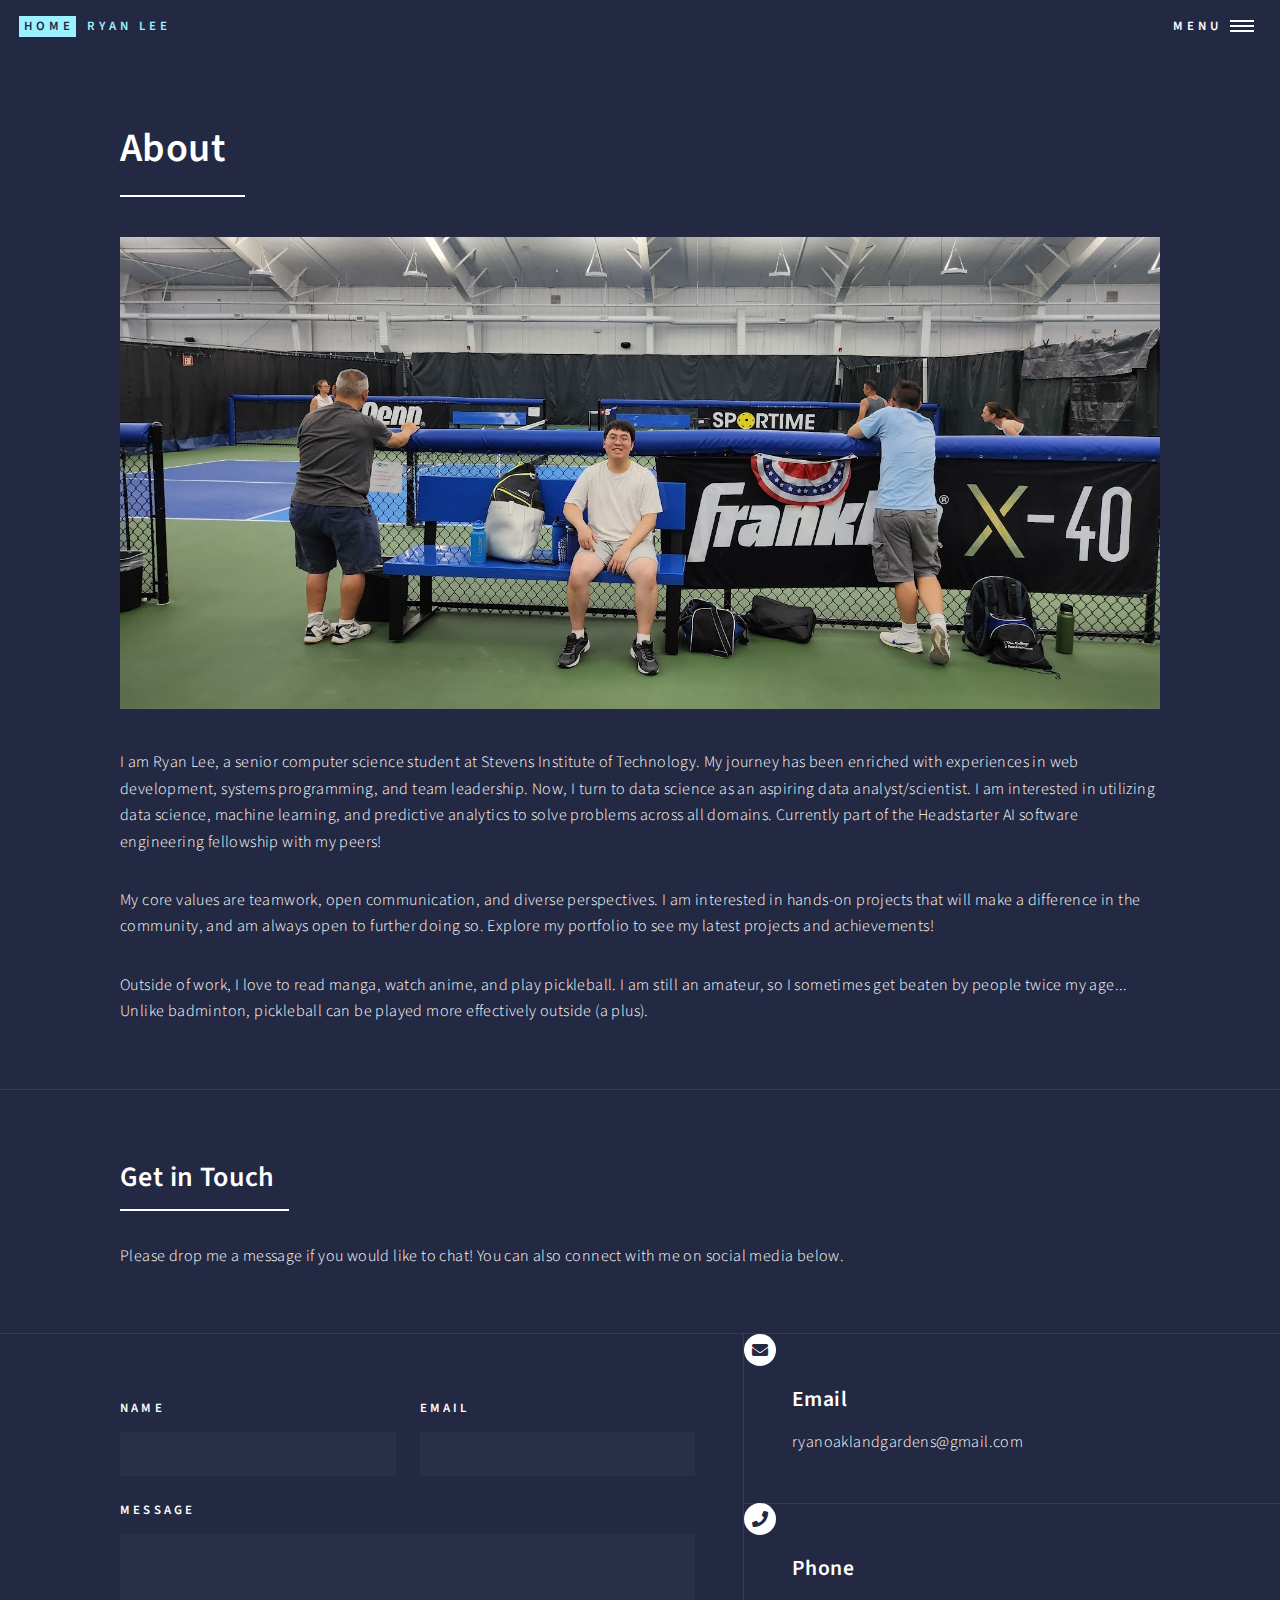
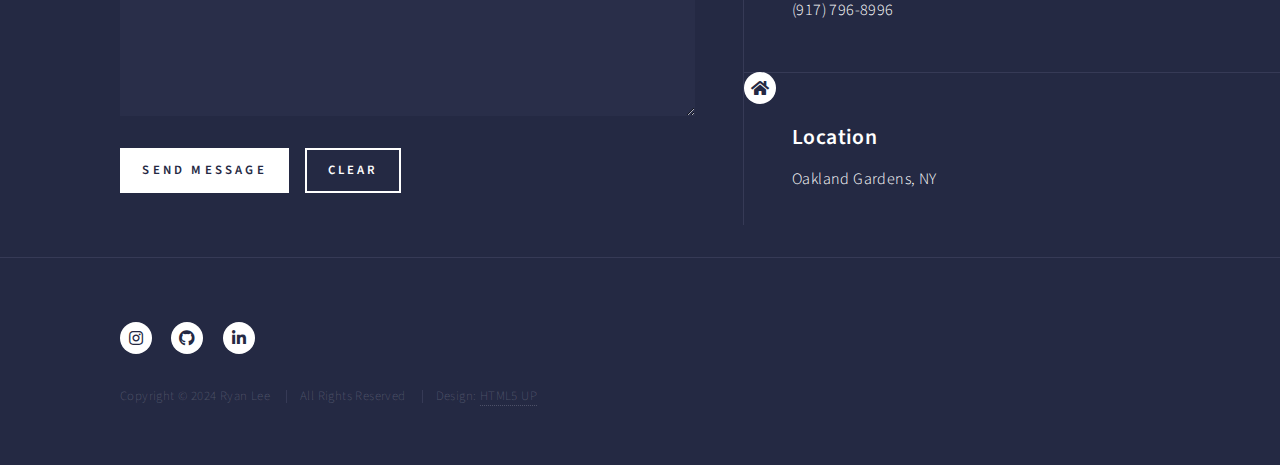
==== commit 88067dd0: "Fixed contact section icon formatting" ====
--- a/about.html
+++ b/about.html
@@ -93,52 +93,44 @@
     <!-- Contact -->
     <section id="contact">
       <div class="inner">
-        <section>
-          <form action="https://formsubmit.co/b7f000260506e96ac8b4eff407ce720f" method="POST">
-            <div class="fields">
-              <div class="field half">
-                <label for="name">Name</label>
-                <input type="text" name="name" id="name" required>
-              </div>
-              <div class="field half">
-                <label for="email">Email</label>
-                <input type="text" name="email" id="email" required>
-              </div>
-              <div class="field">
-                <label for="message">Message</label>
-                <textarea name="message" id="message" rows="6" required></textarea>
-              </div>
+        <form action="https://formsubmit.co/b7f000260506e96ac8b4eff407ce720f" method="POST">
+          <div class="fields">
+            <div class="field half">
+              <label for="name">Name</label>
+              <input type="text" name="name" id="name" required>
             </div>
-            <ul class="actions">
-              <li>
-                <input type="submit" value="Send Message" class="primary">
-              </li>
-              <li><input type="reset" value="Clear"></li>
-            </ul>
-          </form>
-        </section>
+            <div class="field half">
+              <label for="email">Email</label>
+              <input type="text" name="email" id="email" required>
+            </div>
+            <div class="field">
+              <label for="message">Message</label>
+              <textarea name="message" id="message" rows="6" required></textarea>
+            </div>
+          </div>
+          <ul class="actions">
+            <li>
+              <input type="submit" value="Send Message" class="primary">
+            </li>
+            <li><input type="reset" value="Clear"></li>
+          </ul>
+        </form>
         <section class="split">
-          <section>
-            <div class="contact-method">
-              <span class="icon solid alt fa-envelope"></span>
-              <h3>Email</h3>
-              <span>ryanoaklandgardens@gmail.com</span>
-            </div>
-          </section>
-          <section>
-            <div class="contact-method">
-              <span class="icon solid alt fa-phone"></span>
-              <h3>Phone</h3>
-              <span>(917) 796-8996</span>
-            </div>
-          </section>
-          <section>
-            <div class="contact-method">
-              <span class="icon solid alt fa-home"></span>
-              <h3>Location</h3>
-              <span>Oakland Gardens, NY<br> </span>
-            </div>
-          </section>
+          <div class="contact-method">
+            <span class="icon solid alt fa-envelope"></span>
+            <h3>Email</h3>
+            <span>ryanoaklandgardens@gmail.com</span>
+          </div>
+          <div class="contact-method">
+            <span class="icon solid alt fa-phone"></span>
+            <h3>Phone</h3>
+            <span>(917) 796-8996</span>
+          </div>
+          <div class="contact-method">
+            <span class="icon solid alt fa-home"></span>
+            <h3>Location</h3>
+            <span>Oakland Gardens, NY</span>
+          </div>
         </section>
       </div>
     </section>
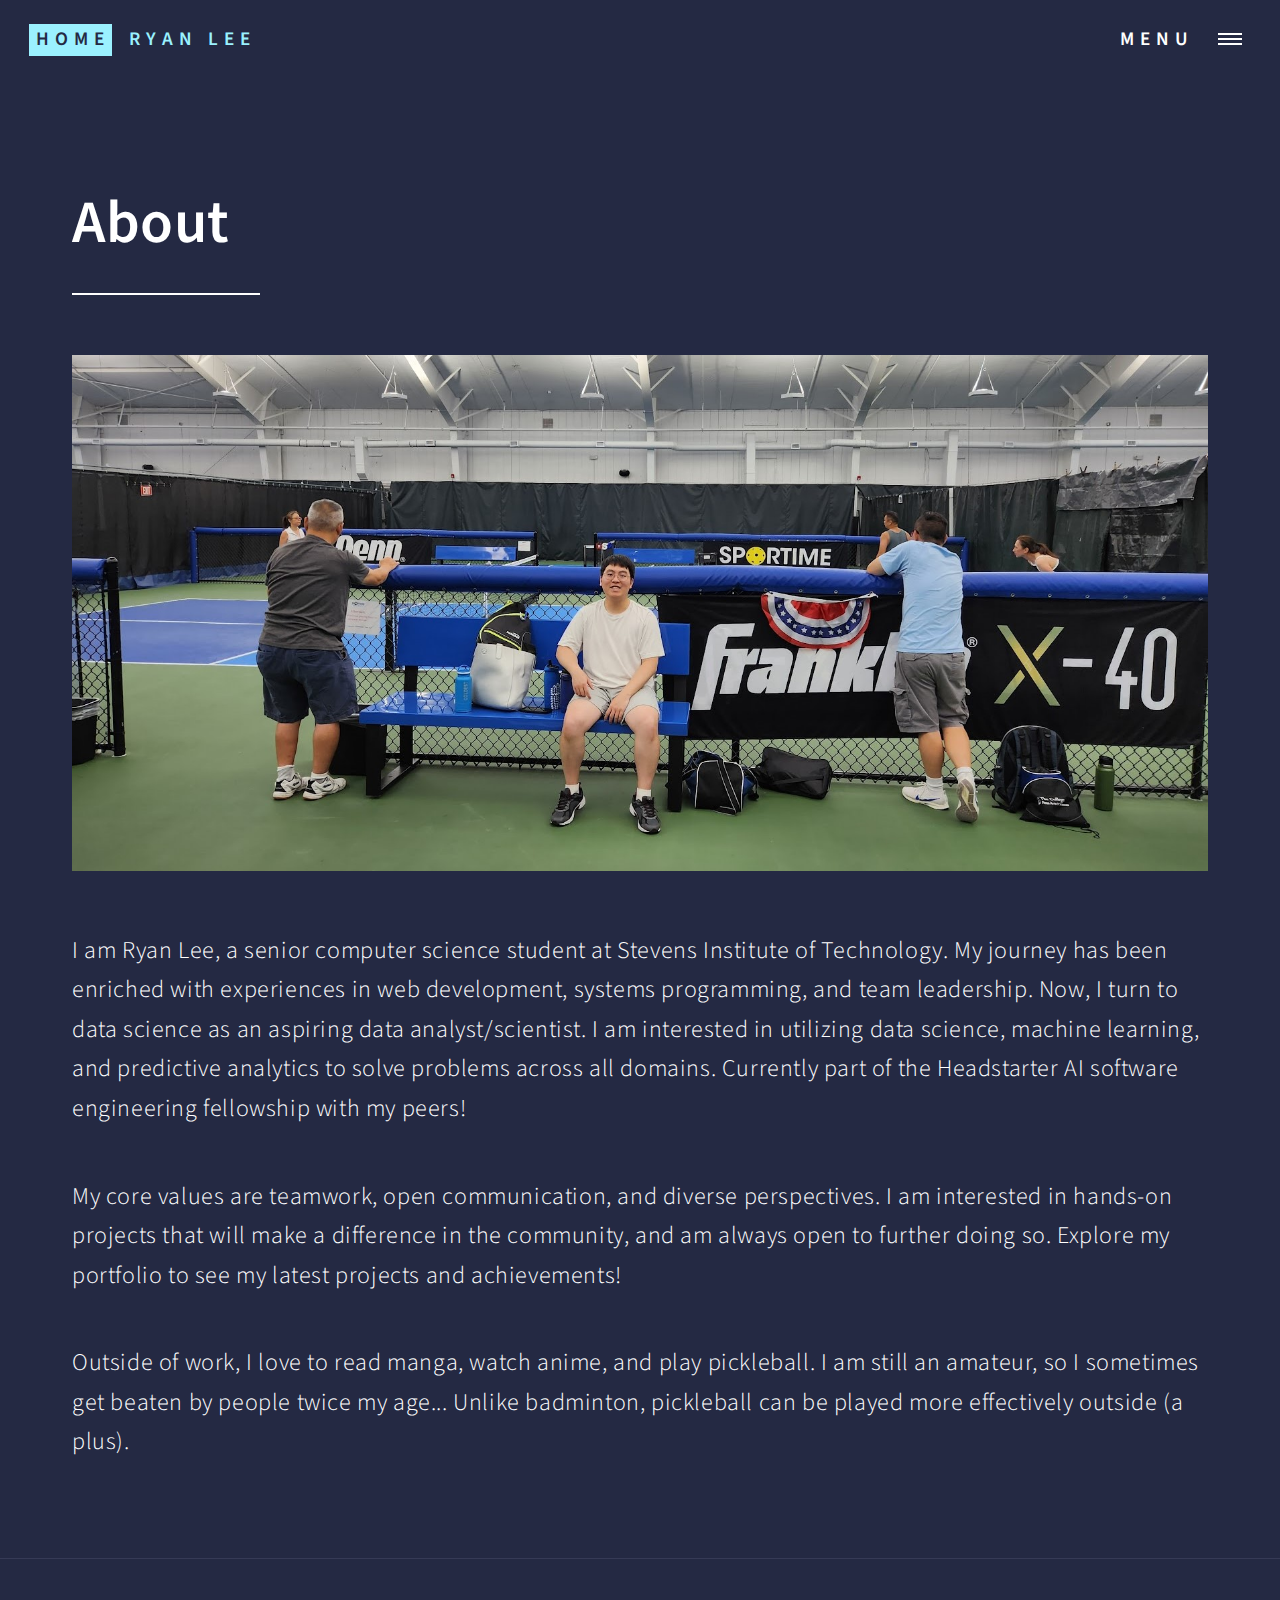
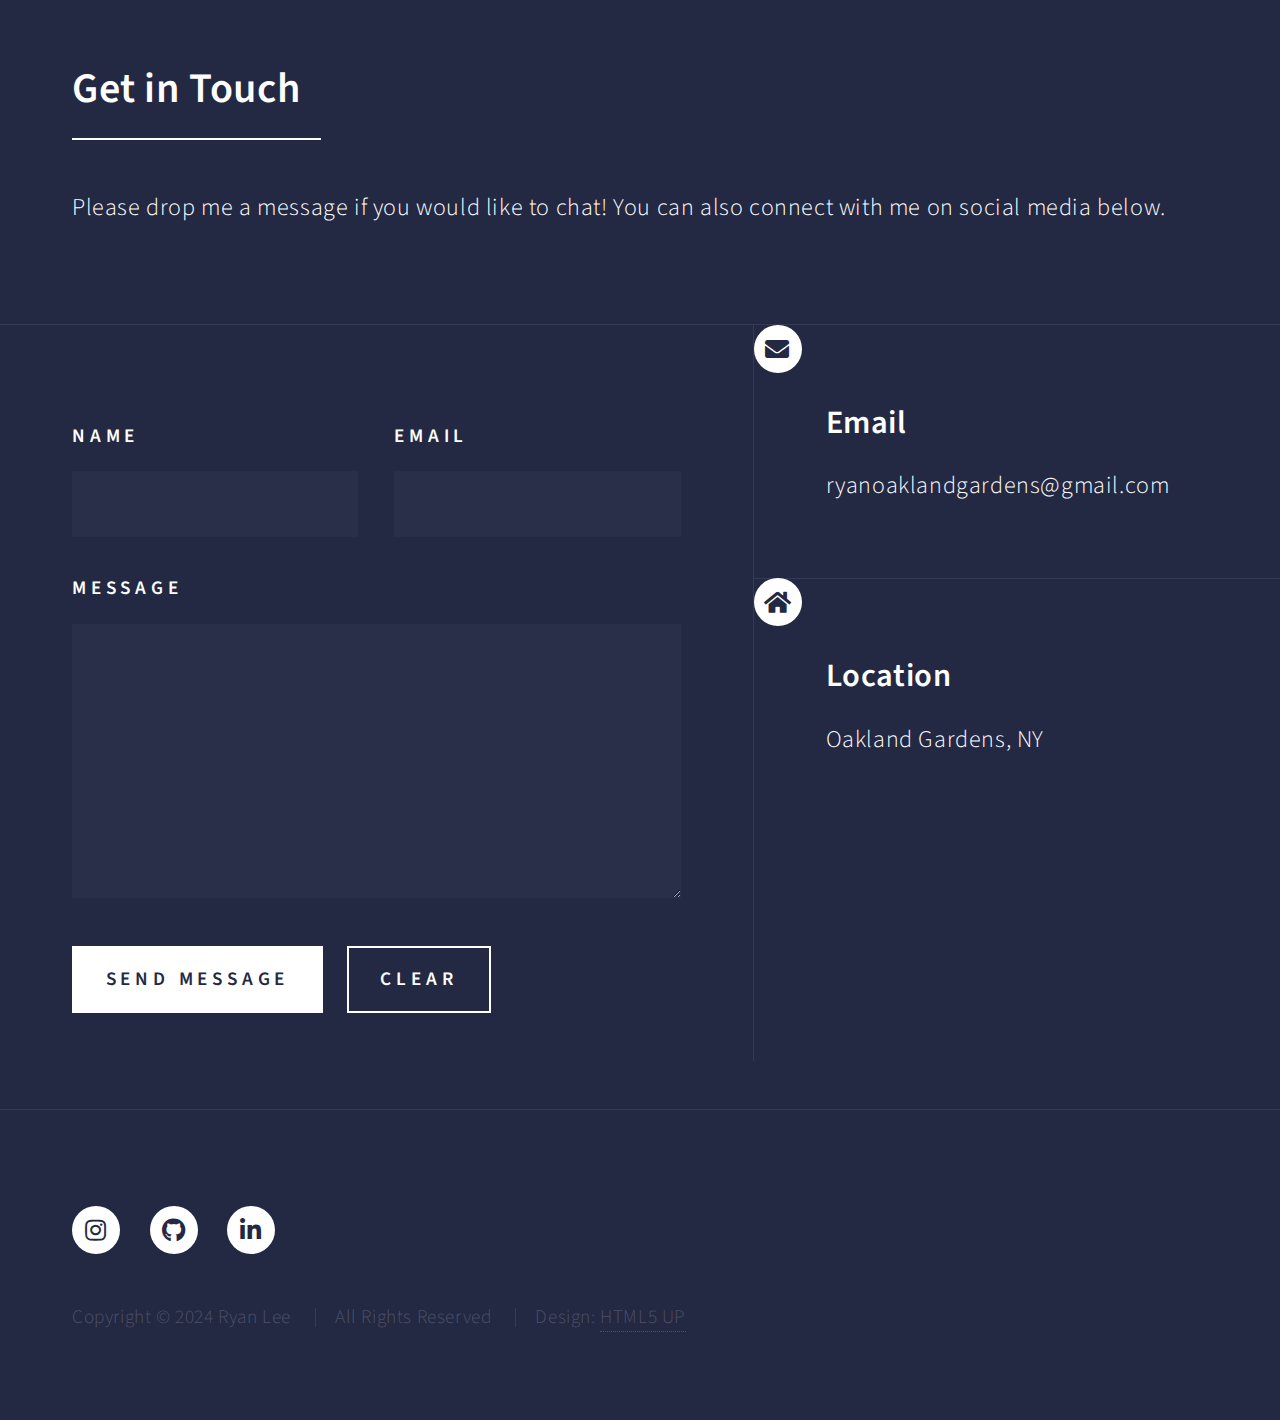
==== commit 606d824d: "changed contact info" ====
--- a/about.html
+++ b/about.html
@@ -7,9 +7,11 @@
 <html lang="en">
 
 <head>
-  <title>About - Ryan Lee Portfolio Website</title>
+  <title>Ryan Lee - About</title>
   <meta charset="utf-8">
   <meta name="viewport" content="width=device-width, initial-scale=1, user-scalable=no">
+  <meta name="description"
+    content="Ryan Lee, a computer science major in his final year at Stevens Institute of Technology, showcases his projects and skills. Based in Oakland Gardens, NY, explore Ryan's life and journey in technology and innovation.">
   <link rel="stylesheet" href="assets/css/main.css">
   <noscript>
     <link rel="stylesheet" href="assets/css/noscript.css">
@@ -34,6 +36,7 @@
         <li><a href="about.html">About</a></li>
         <li><a href="portfolio.html">Portfolio</a></li>
         <li><a href="product.html">Product</a></li>
+        <li><a href="https://drive.google.com/drive/folders/1j5pTY76qOED7tI0Y2zBhXas00apVHmEx">Resume</a></li>
       </ul>
       <!-- <ul class="actions stacked">
 								<li><a href="#" class="button primary fit">Get Started</a></li>
@@ -122,11 +125,6 @@
             <span>ryanoaklandgardens@gmail.com</span>
           </div>
           <div class="contact-method">
-            <span class="icon solid alt fa-phone"></span>
-            <h3>Phone</h3>
-            <span>(917) 796-8996</span>
-          </div>
-          <div class="contact-method">
             <span class="icon solid alt fa-home"></span>
             <h3>Location</h3>
             <span>Oakland Gardens, NY</span>
--- a/assets/css/main.css
+++ b/assets/css/main.css
@@ -118,7 +118,7 @@
 	body, input, select, textarea {
 		color: #ffffff;
 		font-family: "Source Sans Pro", Helvetica, sans-serif;
-		font-size: 17pt;
+		font-size: 18pt;
 		font-weight: 300;
 		letter-spacing: 0.025em;
 		line-height: 1.65;
@@ -127,7 +127,7 @@
 		@media screen and (max-width: 1680px) {
 
 			body, input, select, textarea {
-				font-size: 14pt;
+				font-size: 18pt;
 			}
 
 		}
@@ -135,7 +135,7 @@
 		@media screen and (max-width: 1280px) {
 
 			body, input, select, textarea {
-				font-size: 12pt;
+				font-size: 18pt;
 			}
 
 		}
@@ -143,7 +143,7 @@
 		@media screen and (max-width: 360px) {
 
 			body, input, select, textarea {
-				font-size: 11pt;
+				font-size: 16pt;
 			}
 
 		}
@@ -2947,7 +2947,7 @@
 				border-radius: 0;
 				display: block;
 				position: relative;
-				width: 30%;
+				/* width: 30%; */
 			}
 
 				.spotlights > section > .image img {
@@ -3013,7 +3013,7 @@
 		@media screen and (max-width: 1680px) {
 
 			.spotlights > section > .image {
-				width: 40%;
+				width: 30%;
 			}
 
 			.spotlights > section > .content {
@@ -3025,7 +3025,7 @@
 		@media screen and (max-width: 1280px) {
 
 			.spotlights > section > .image {
-				width: 45%;
+				width: 40%;
 			}
 
 			.spotlights > section > .content {
@@ -3041,7 +3041,9 @@
 			}
 
 				.spotlights > section > .image {
-					width: 100%;
+					margin-left: auto;
+ 			  	margin-right: auto;
+					width: 50%;
 				}
 
 				.spotlights > section > .content {
@@ -3053,10 +3055,23 @@
 
 		@media screen and (max-width: 736px) {
 
+			.spotlights > section > .image {
+				margin-left: auto;
+ 			  margin-right: auto;
+				width: 70%;
+			}
+
 			.spotlights > section > .content {
 				padding: 3em 1.5em 1em 1.5em ;
 			}
 
+		}
+
+		@media screen and (max-width: 500px) {
+
+			.spotlights > section > .image {
+				width: 100%;
+			}
 		}
 
 /* Header */
@@ -3474,8 +3489,8 @@
 				}
 
 				#banner > .inner .content p {
-					font-size: 0.7em;
-					font-weight: 600;
+					font-size: 1em;
+					font-weight: 700;
 					letter-spacing: 0.25em;
 					text-transform: uppercase;
 				}
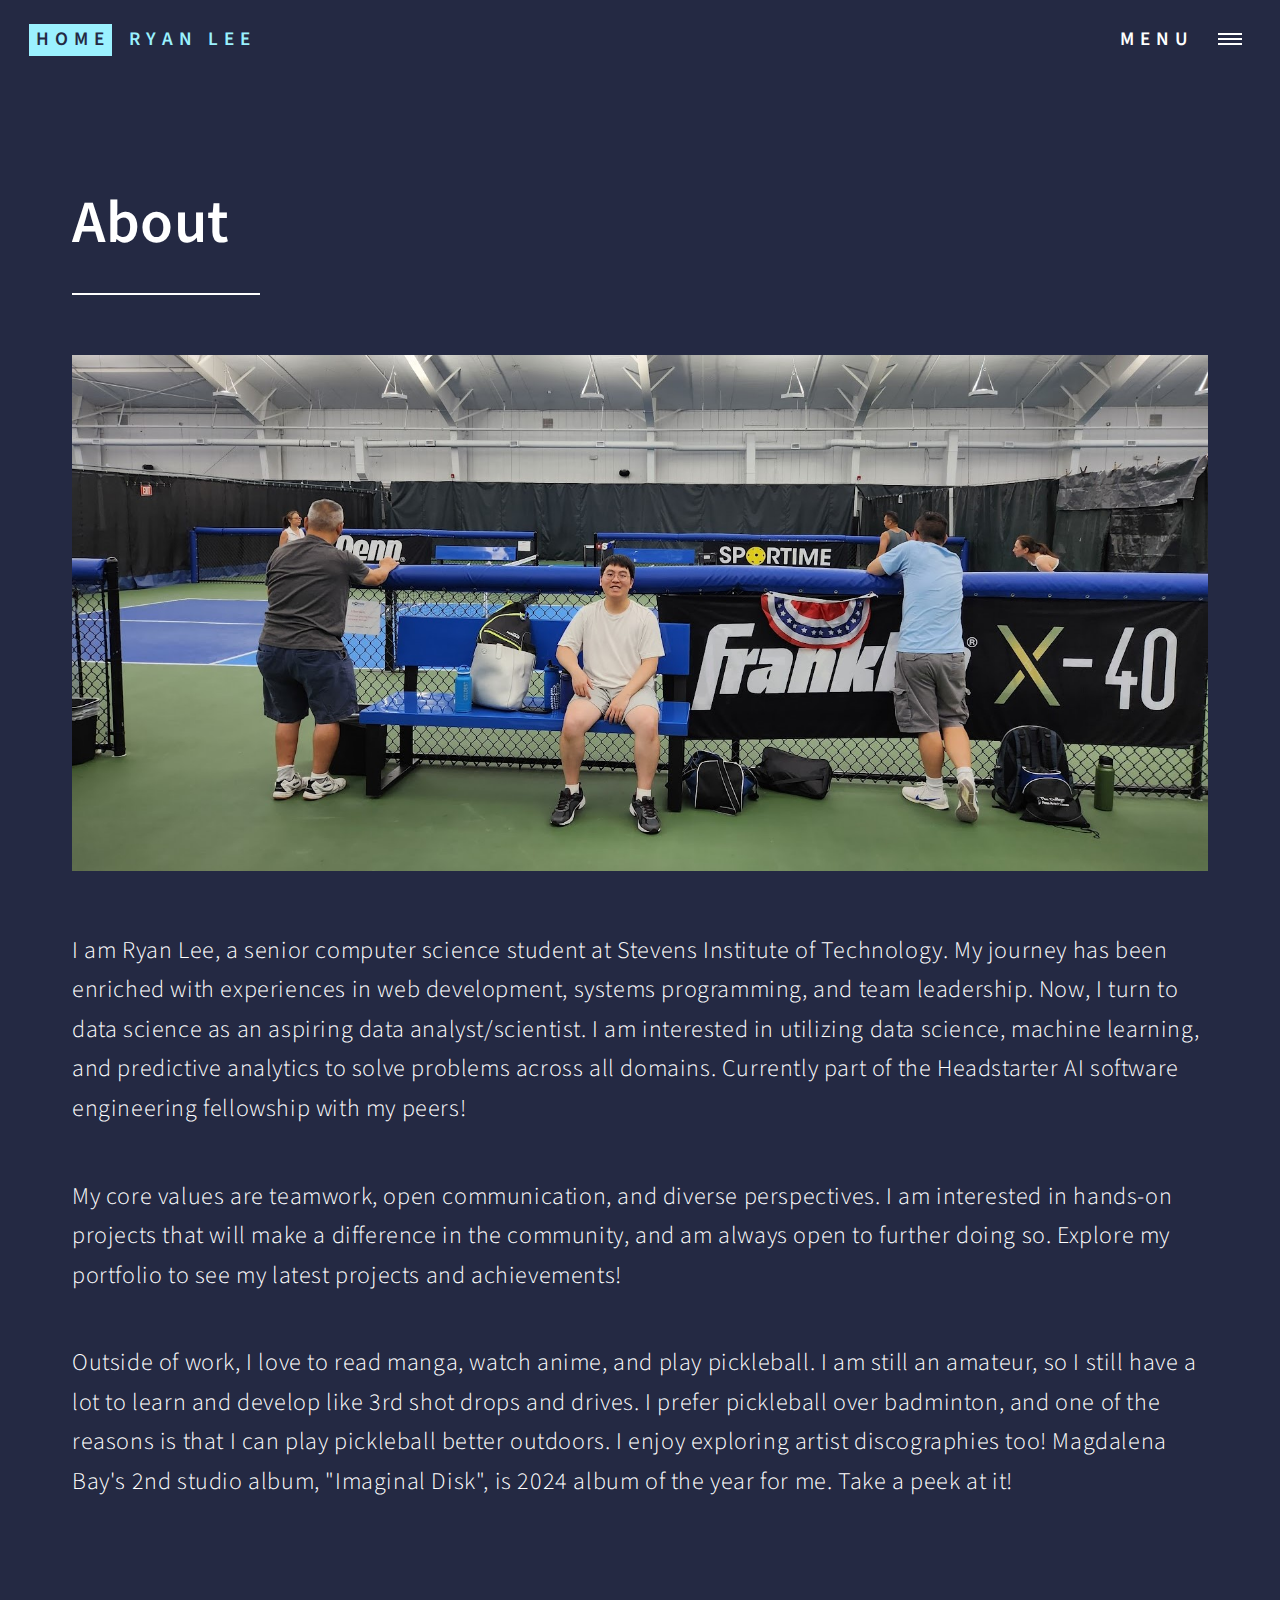
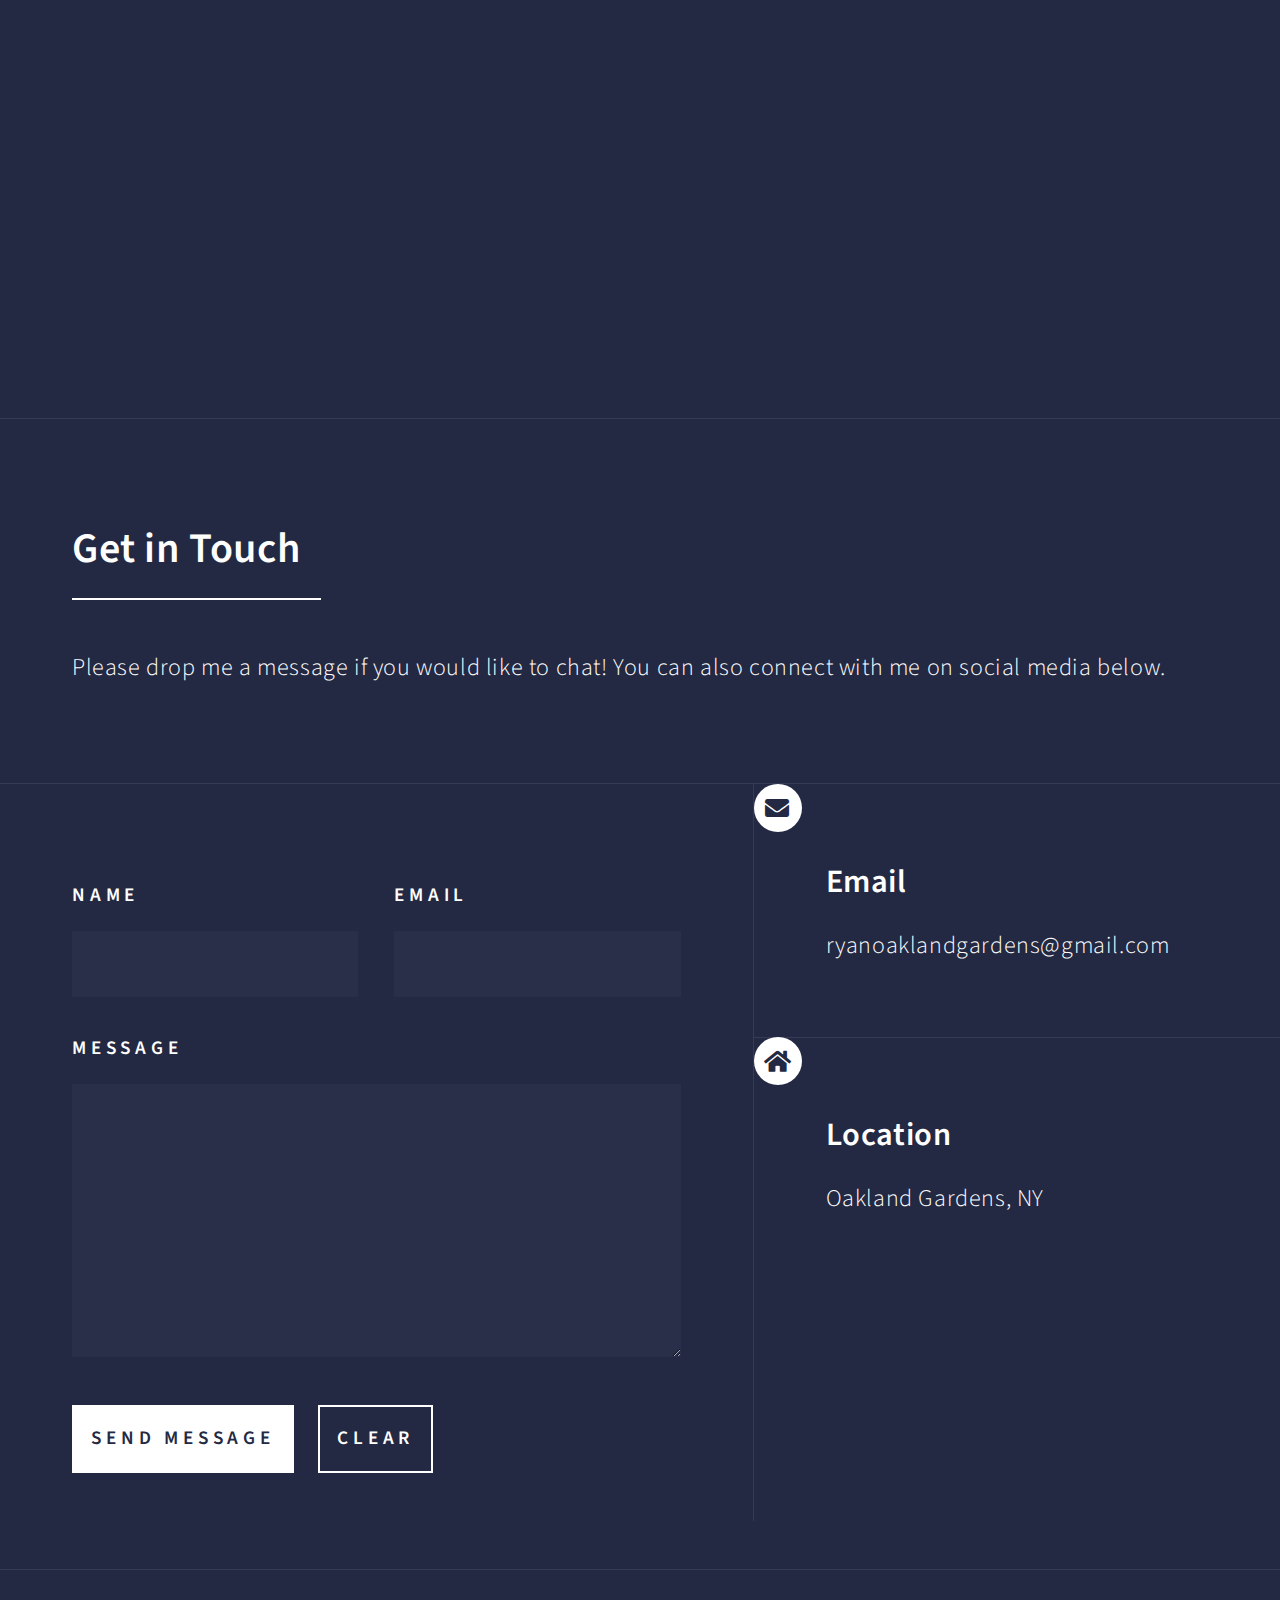
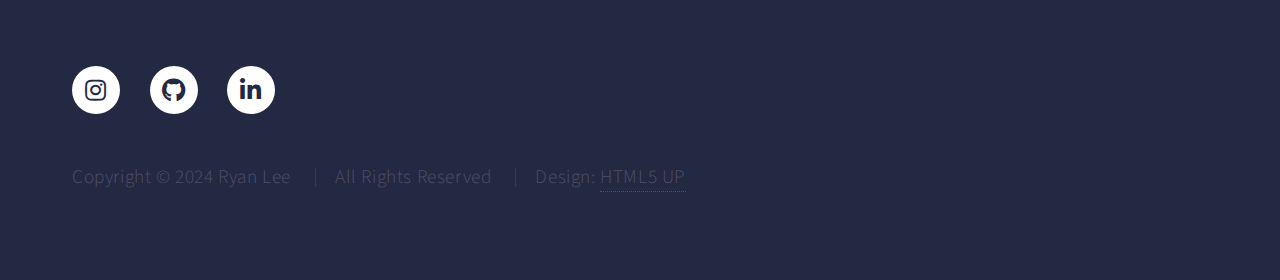
==== commit 5dbc8a23: "Edited about page with css mobile responsiveness" ====
--- a/about.html
+++ b/about.html
@@ -72,10 +72,22 @@
           </p>
           <p>
             Outside of work, I love to read manga, watch anime, and play
-            pickleball. I am still an amateur, so I sometimes get beaten by
-            people twice my age... Unlike badminton, pickleball can be played
-            more effectively outside (a plus).
+            pickleball. I am still an amateur, so I still have a lot to learn and develop like 3rd shot drops and
+            drives. I prefer pickleball over badminton, and one of the reasons is that I can play pickleball better
+            outdoors.
+            I enjoy exploring artist discographies too! Magdalena Bay's 2nd studio album, "Imaginal Disk", is 2024 album
+            of the year for me. Take a peek at it!
           </p>
+        </div>
+        <div class="media-container">
+          <iframe style="border-radius:12px;"
+            src="https://open.spotify.com/embed/album/4HTy9WFTYooRjE9giTmzAF?utm_source=generator" frameborder="0"
+            allow="autoplay; clipboard-write; encrypted-media; fullscreen; picture-in-picture" loading="lazy">
+          </iframe>
+
+          <iframe style="border-radius:12px;" src="https://www.youtube.com/embed/OPe7tn_Hju4" frameborder="0"
+            allow="autoplay; encrypted-media; fullscreen; picture-in-picture" loading="lazy">
+          </iframe>
         </div>
       </section>
 
--- a/assets/css/main.css
+++ b/assets/css/main.css
@@ -6,6 +6,46 @@
 	html5up.net | @ajlkn
 	Free for personal and commercial use under the CCA 3.0 license (html5up.net/license)
 */
+
+.media-container {
+	display: flex;
+	justify-content: center;
+	align-items: flex-start;
+	gap: 20px;
+	margin-bottom: 20px;
+	flex-wrap: wrap;
+}
+
+.media-container iframe {
+	width: 500px;
+	height: 400px;
+}
+
+@media screen and (max-width: 768px) {
+	.media-container {
+		flex-direction: column;
+		align-items: center;
+	}
+
+	.media-container iframe {
+		width: 100%;
+		height: auto;
+		max-width: 500px;
+		aspect-ratio: 5 / 4;
+	}
+}
+
+@media screen and (max-width: 440px) {
+	.media-container iframe {
+		width: 100%;
+		height: auto;
+		aspect-ratio: 1.5 / 1; /* Adjusts aspect ratio for smaller screens */
+	}
+
+	.media-container {
+		gap: 10px; /* Reduce the gap for smaller screens */
+	}
+}
 
 html, body, div, span, applet, object,
 iframe, h1, h2, h3, h4, h5, h6, p, blockquote,
@@ -140,10 +180,10 @@
 
 		}
 
-		@media screen and (max-width: 360px) {
+		@media screen and (max-width: 400px) {
 
 			body, input, select, textarea {
-				font-size: 16pt;
+				font-size: 14pt;
 			}
 
 		}
@@ -2525,7 +2565,7 @@
 		height: 3.5em;
 		letter-spacing: 0.25em;
 		line-height: 3.5em;
-		padding: 0 1.75em;
+		padding: 0 1em;
 		text-align: center;
 		text-decoration: none;
 		text-transform: uppercase;
